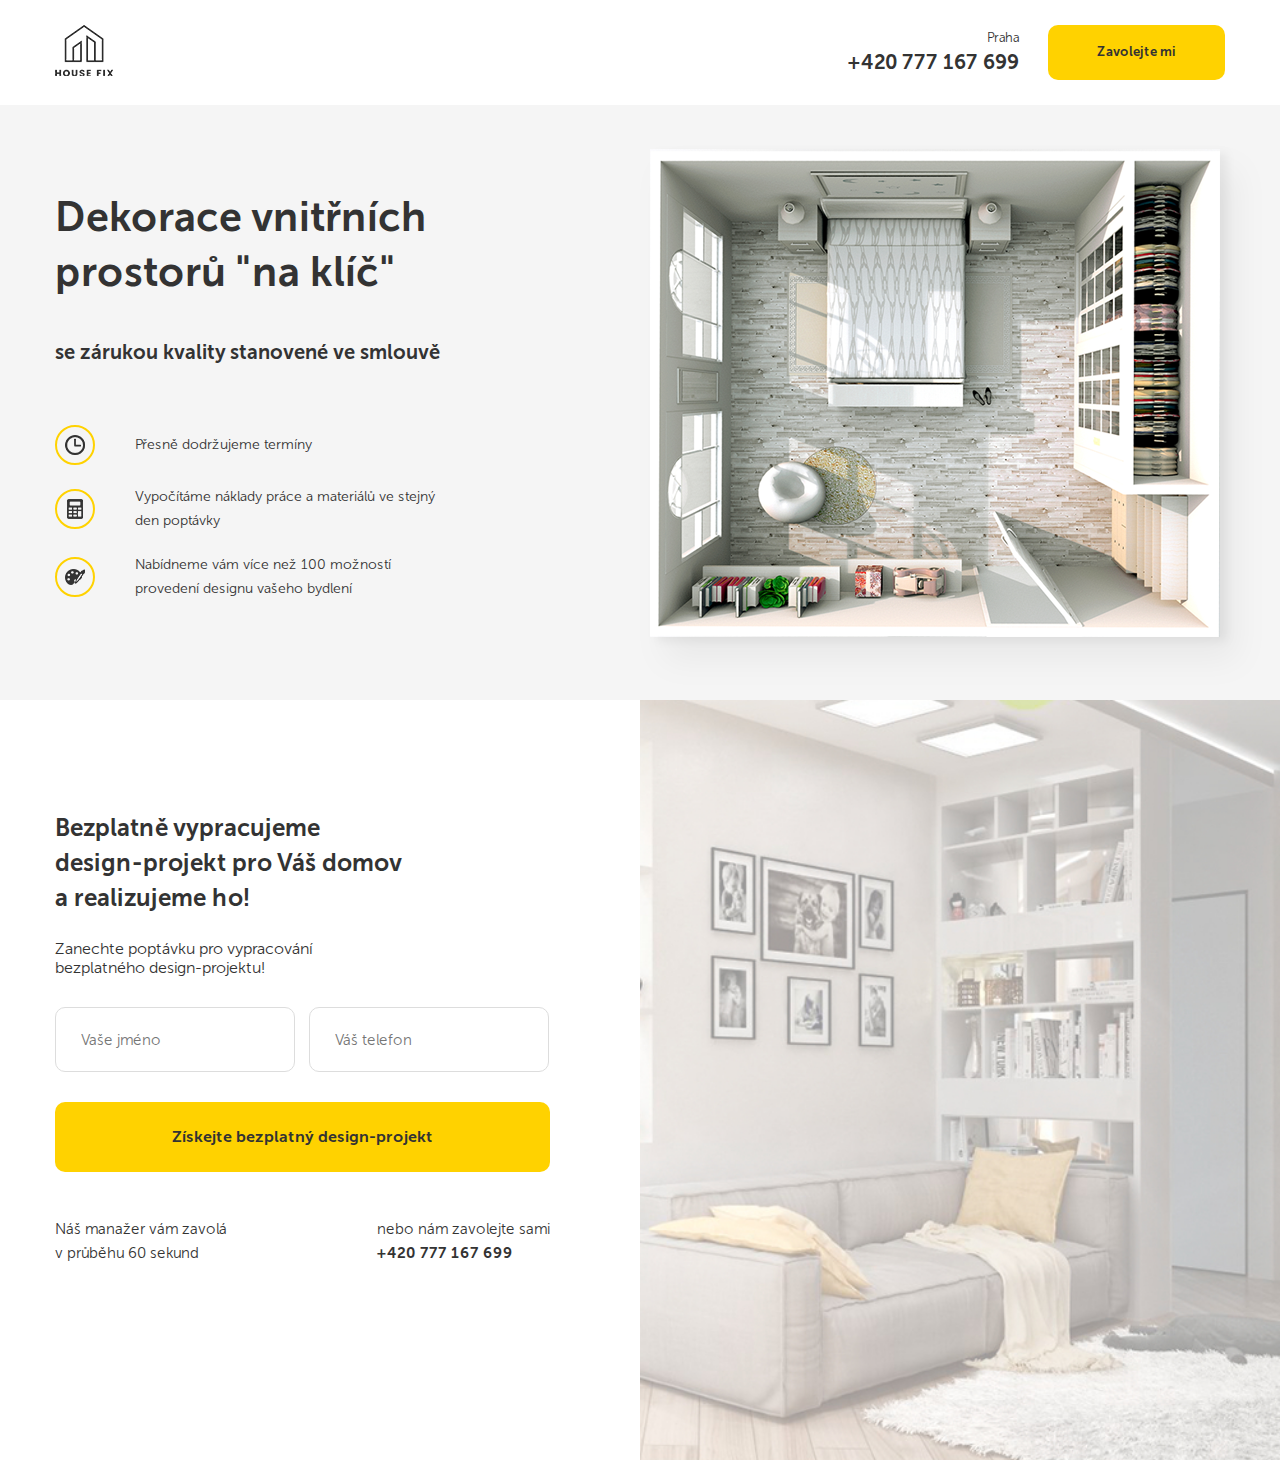
==== src/index.html @ 4070f307 "Modalni okno" ====
<!DOCTYPE html>
<html lang="cz">
<head>
    <meta charset="UTF-8">
    <meta http-equiv="X-UA-Compatible" content="IE=edge">
    <meta name="viewport" content="width=device-width, initial-scale=1.0">
    <title>House Fix</title>
     <link rel="stylesheet" href="css/normalize.css">
     <link rel="stylesheet" href="css/style.css">
</head>
<body>
    <header class="header">
        <div class="container">
            <div class="header-block">
                <div class="header__logo">
                <img src="img/logo.png" alt="logo">
                </div>
                <div class="header-info">
                <div class="header__contacts">
                    <span class="header__address">Praha</span>
                    <a href="tel:+420777167699" class="header__phone">+420 777 167 699</a>
                </div>
                <button class="button header__button" id="button">Zavolejte mi</button>
            </div>
            </div>
        </div>
    </header>

    <main>
        <section class="main">
            <div class="container">
                <div class="main-block">
                    <div class="main-text">
                        <h1 class="main-text__title">Dekorace vnitřních prostorů "na klíč"</h1>
                        <span class="main-text__subtitle">se zárukou kvality stanovené ve smlouvě</span>  
                        <ul class="main-list">
                            <li class="main-list-item">
                                <div class="main-list__image"><img src="img/1.png" alt="hodiny"></div>
                                <span class="main-list__text">Přesně dodržujeme termíny</span>
                            </li>
                            <li class="main-list-item">
                                <div class="main-list__image"><img src="img/2.png" alt="kalkulacka"></div>
                                <span class="main-list__text">Vypočítáme náklady práce a materiálů ve stejný den poptávky</span>
                            </li>
                            <li class="main-list-item">
                                <div class="main-list__image"><img src="img/3.png" alt="paleta"></div>
                                <span class="main-list__text">Nabídneme vám více než 100 možností provedení designu vašeho bydlení</span>
                            </li>
                        </ul>                         
                    </div>
                        <img class="main-image" src="img/main-image.png" alt="main-image">
                </div>
            </div>
        </section>




        <section class="offer">
            <div class="container">
                <div class="offer-block">
                    <h2 class="offer-title">Bezplatně vypracujeme design-projekt pro Váš domov a realizujeme ho!</h2>
                    <span class="offer-subtitle">Zanechte poptávku pro vypracování bezplatného design-projektu!</span>
                    <form action="" class="form offer__form">
                        <input type="text" class="input offer__input" placeholder="Vaše jméno">
                        <input type="tel" class="input offer__input" placeholder="Váš telefon">
                        <button class="button offer__button">Získejte bezplatný design-projekt</button>
                    </form>
                    <div class="offer-descryption">
                        <div class="offer-desc">
                            <p class="offer-desc">Náš manažer vám zavolá v průběhu 60 sekund</p>
                        </div>
                        <div class="offer-contacts">
                            <p class="offer-text">nebo nám zavolejte sami</p>
                            <a href="tel:+420777167699" class="offer-phone">+420 777 167 699</a>
                        </div>
                    </div>
                </div>
            </div>
        </section>
    </main>
    
<div class="modal" id="modal">
    <div class="modal-dialog">
        <button class="modal-dialog__close" id="close">&times;</button>
        <h4 class="modal-dialog__tile">Modální okno</h4>
    </div>
</div>

<script src="https://code.jquery.com/jquery-3.6.1.min.js"></script>
<script src="../js/main.js"></script>
</body>
</html>
---- src/css/style.css ----
@font-face {
  font-family: "Museo Sans Light";
  src: url("../fonts/MuseoSansCyrl-300.eot");
  src: url("../fonts/MuseoSansCyrl-300.eot?#iefix") format("embedded-opentype"), url("../fonts/MuseoSansCyrl-300.woff") format("woff"), url("../fonts/MuseoSansCyrl-300.ttf") format("truetype");
  font-weight: normal;
  font-style: normal;
}
@font-face {
  font-family: "Museo Sans Bold";
  src: url("../fonts/MuseoSansCyrl-700.eot");
  src: url("../fonts/MuseoSansCyrl-700.eot?#iefix") format("embedded-opentype"), url("../fonts/MuseoSansCyrl-700.woff") format("woff"), url("../fonts/MuseoSansCyrl-700.ttf") format("truetype");
  font-weight: normal;
  font-style: normal;
}
* {
  -webkit-box-sizing: border-box;
          box-sizing: border-box;
}

body {
  font-family: "Museo Sans Light";
  font-weight: 300;
}

.container {
  max-width: 1170px;
  width: 96%;
  margin: auto;
}
@media (max-width: 640px) {
  .container {
    width: 90%;
  }
}

.header__logo {
  cursor: pointer;
}
.header__logo:hover {
  background-color: #f2f2f2;
}
.header-block {
  display: -webkit-box;
  display: -ms-flexbox;
  display: flex;
  -webkit-box-pack: justify;
      -ms-flex-pack: justify;
          justify-content: space-between;
  -webkit-box-align: center;
      -ms-flex-align: center;
          align-items: center;
  margin-top: 25px;
  margin-bottom: 25px;
}
.header-info {
  display: -webkit-box;
  display: -ms-flexbox;
  display: flex;
  text-align: right;
}
.header__contacts {
  display: -webkit-box;
  display: -ms-flexbox;
  display: flex;
  -webkit-box-orient: vertical;
  -webkit-box-direction: normal;
      -ms-flex-direction: column;
          flex-direction: column;
  margin-right: 29px;
  -webkit-box-pack: center;
      -ms-flex-pack: center;
          justify-content: center;
}
@media (max-width: 640px) {
  .header__contacts {
    display: none;
  }
}
.header__phone {
  font-size: 20px;
  color: #333333;
  text-decoration: none;
  text-align: right;
  font-family: "Museo Sans Bold";
  font-weight: 700;
}
.header__address {
  font-size: 13px;
  color: #333333;
  margin-bottom: 5px;
  display: block;
}

.button {
  border-radius: 10px;
  background-color: #ffd200;
  font-size: 13px;
  color: #333333;
  border: none;
  padding: 20px 49px;
  cursor: pointer;
  font-family: "Museo Sans Bold";
  font-weight: 700;
}
.button:hover {
  background-color: #ffdb33;
}

.main {
  background-color: #f5f5f5;
}
.main-block {
  display: -webkit-box;
  display: -ms-flexbox;
  display: flex;
  background-color: #f5f5f5;
  padding: 40px 0 15px 0;
}
@media (max-width: 1200px) {
  .main-block {
    -webkit-box-orient: vertical;
    -webkit-box-direction: normal;
        -ms-flex-direction: column;
            flex-direction: column;
  }
}
.main-image {
  margin-right: -55px;
}
@media (max-width: 1200px) {
  .main-image {
    width: 100%;
  }
}
.main-text {
  -ms-flex-preferred-size: 50%;
      flex-basis: 50%;
}
@media (max-width: 1200px) {
  .main-text {
    margin-bottom: 30px;
  }
}
@media (max-width: 640px) {
  .main-text {
    margin-bottom: 15px;
  }
}
.main-text__title {
  font-family: "Museo Sans Bold";
  font-weight: 700;
  font-size: 41px;
  line-height: 55px;
  padding-right: 200px;
  color: #333333;
  margin-bottom: 20px;
  margin-top: 45px;
}
@media (max-width: 1200px) {
  .main-text__title {
    padding-right: 10px;
  }
}
@media (max-width: 1200px) and (max-width: 640px) {
  .main-text__title {
    font-size: 30px;
    line-height: 1.4;
    margin-bottom: 0;
  }
}
.main-text__subtitle {
  font-family: "Museo Sans Bold";
  font-weight: 700;
  font-size: 20px;
  line-height: 65px;
  color: #333333;
  margin-right: 180px;
  margin-bottom: 65px;
}
@media (max-width: 640px) {
  .main-text__subtitle {
    font-size: 16px;
    margin: 0 0 0 0;
  }
}
.main-list {
  padding: 0;
  margin: 40px 0 0 0;
}
@media (max-width: 640px) {
  .main-list {
    margin: 20px 0 0 0;
  }
}
.main-list-item {
  display: -webkit-box;
  display: -ms-flexbox;
  display: flex;
  -webkit-box-align: center;
      -ms-flex-align: center;
          align-items: center;
  margin-bottom: 20px;
}
.main-list-item:last-child {
  margin-bottom: 0;
}
@media (max-width: 640px) {
  .main-list-item {
    margin-bottom: 15px;
  }
}
.main-list__image {
  margin-right: 40px;
  width: 40px;
  height: 40px;
  border-radius: 20px;
  border: 2px solid #ffd200;
  display: -webkit-box;
  display: -ms-flexbox;
  display: flex;
  -webkit-box-pack: center;
      -ms-flex-pack: center;
          justify-content: center;
  -webkit-box-align: center;
      -ms-flex-align: center;
          align-items: center;
}
.main-list__text {
  font-size: 14px;
  line-height: 24px;
  color: #333333;
  max-width: 300px;
}
@media (max-width: 640px) {
  .main-list__text {
    font-size: 12px;
    max-width: 250px;
  }
}

.offer {
  padding: 90px 0;
  background: url("../img/offer-bg.jpg") no-repeat;
  background-position: center right;
  background-size: contain;
  position: relative;
}
@media (max-width: 1200px) {
  .offer {
    background-size: cover;
  }
}
@media (max-width: 768px) {
  .offer {
    background: #fff;
  }
}
.offer::before {
  content: "";
  width: 50%;
  height: 100%;
  position: absolute;
  background-color: white;
  top: 0;
  left: 0;
}
.offer-block {
  width: 50%;
  padding-right: 90px;
  position: relative;
}
@media (max-width: 768px) {
  .offer-block {
    width: 100%;
    padding: 0;
  }
}
.offer-title {
  font-size: 24px;
  line-height: 35px;
  color: #333333;
  font-family: "Museo Sans Bold";
  font-weight: 700;
  max-width: 350px;
  margin-bottom: 25px;
}
.offer-subtitle {
  font-size: 16px;
  color: #333333;
  text-align: left;
  font-family: "Museo Sans Light";
  font-weight: 300;
  display: block;
  max-width: 270px;
  margin-bottom: 30px;
}
.offer__input {
  border-radius: 10px;
  border: 1px solid #dddddd;
  font-size: 15px;
  width: 240px;
  height: 65px;
  padding-left: 25px;
  margin-bottom: 30px;
}
@media (max-width: 1200px) {
  .offer__input {
    width: 100%;
    margin-bottom: 15px;
  }
}
.offer__input:first-child {
  margin-right: 10px;
}
.offer__button {
  font-size: 16px;
  width: 100%;
  height: 70px;
  margin-bottom: 30px;
}
@media (max-width: 1200px) {
  .offer__button {
    font-size: 13px;
  }
}
@media (max-width: 768px) {
  .offer__button {
    font-size: 16px;
  }
}
.offer-descryption {
  display: -webkit-box;
  display: -ms-flexbox;
  display: flex;
  -webkit-box-pack: column;
      -ms-flex-pack: column;
          justify-content: column;
  -webkit-box-pack: justify;
      -ms-flex-pack: justify;
          justify-content: space-between;
  margin-bottom: 90px;
}
@media (max-width: 375px) {
  .offer-descryption {
    display: block;
  }
}
.offer-desc {
  max-width: 175px;
  line-height: 24px;
  font-size: 15px;
  color: #333333;
  font-family: "Museo Sans Light";
  font-weight: 300;
}
@media (max-width: 375px) {
  .offer-desc {
    margin-bottom: 0;
  }
}
.offer-text {
  margin-bottom: 0;
  font-size: 15px;
  line-height: 24px;
  color: #333333;
  font-family: "Museo Sans Light";
  font-weight: 300;
}
@media (max-width: 375px) {
  .offer-text {
    margin-top: 15px;
  }
}
.offer-phone {
  text-decoration: none;
  font-size: 15px;
  line-height: 24px;
  font-family: "Museo Sans Bold";
  font-weight: 700;
  color: #333333;
}

.modal {
  position: fixed;
  left: 0;
  top: 0;
  width: 100%;
  height: 100%;
  background-color: rgba(0, 0, 0, 0.5);
  display: none;
}
.modal_active {
  display: -webkit-box;
  display: -ms-flexbox;
  display: flex;
}
.modal-dialog {
  margin: auto;
  max-width: 450px;
  width: 90%;
  min-height: 200px;
  background-color: #fff;
  padding: 40px;
  position: relative;
}
.modal-dialog__close {
  position: absolute;
  right: 0;
  top: 0;
}/*# sourceMappingURL=style.css.map */
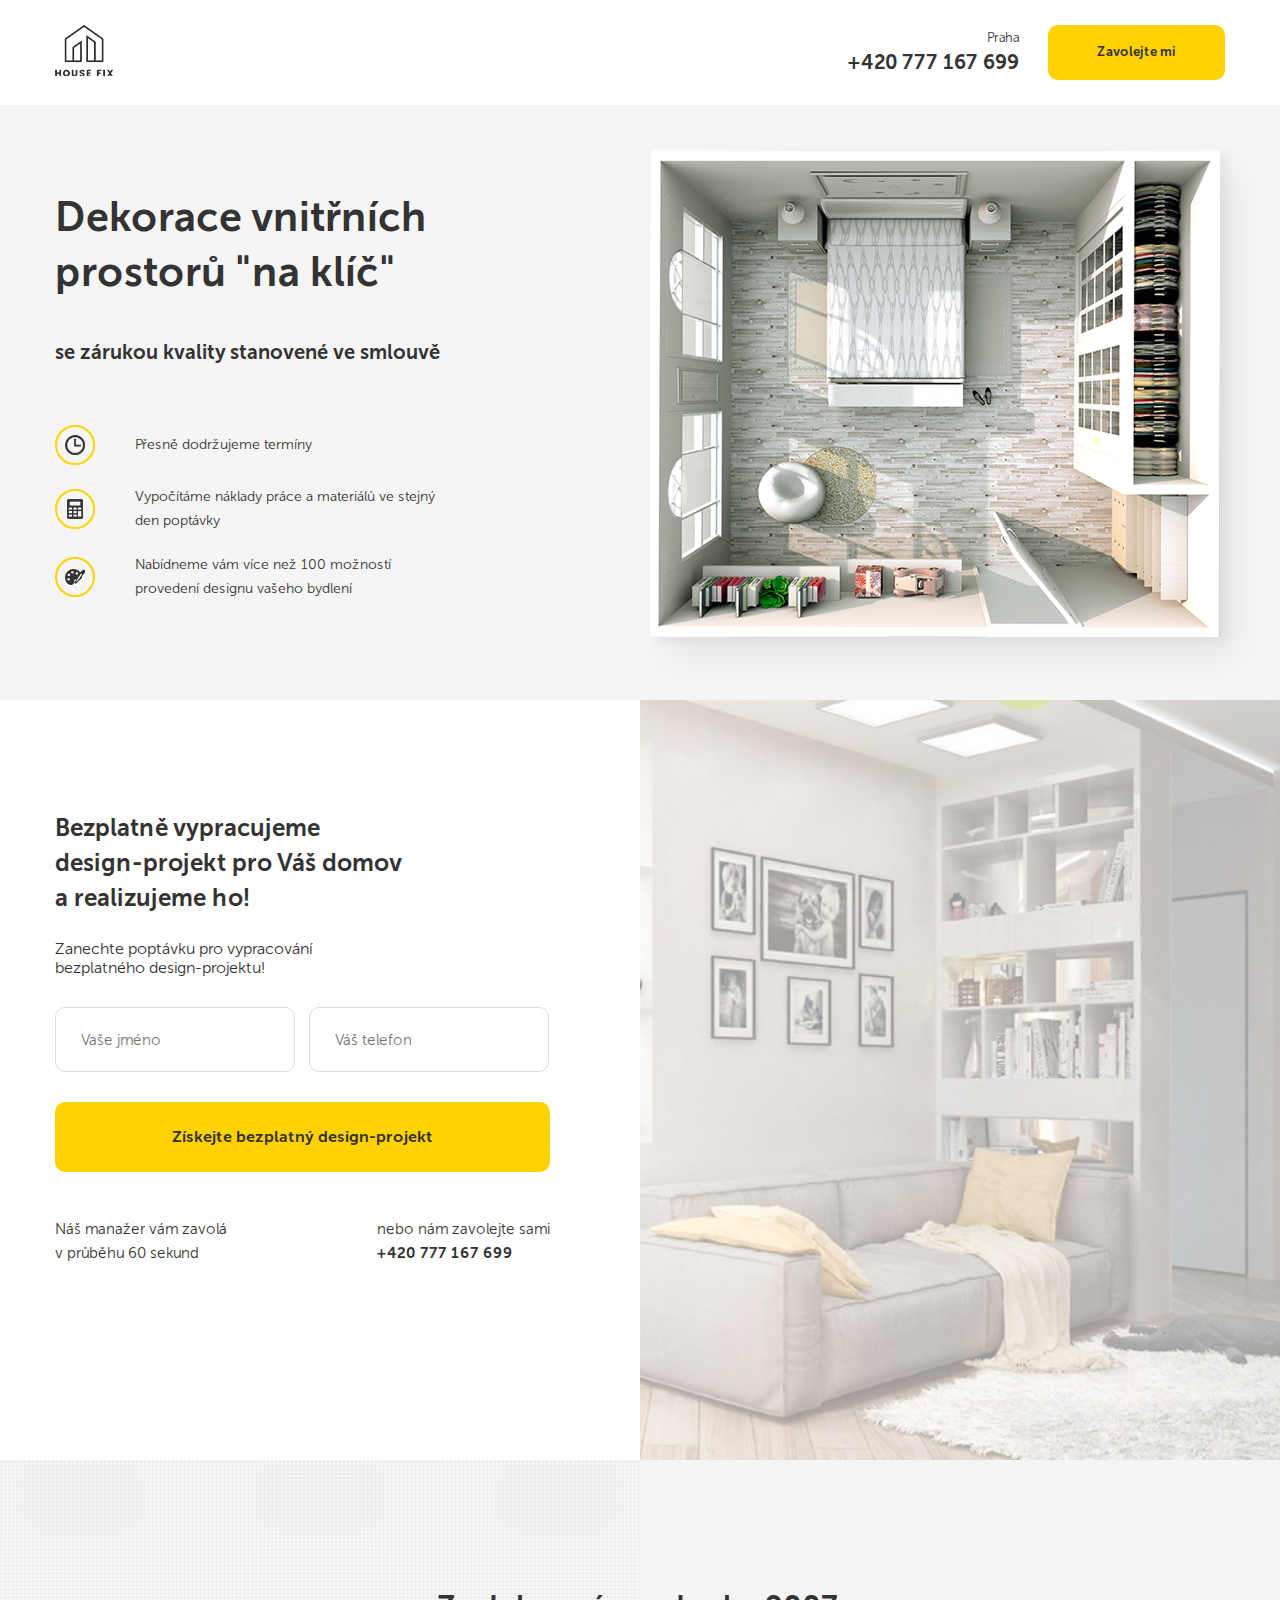
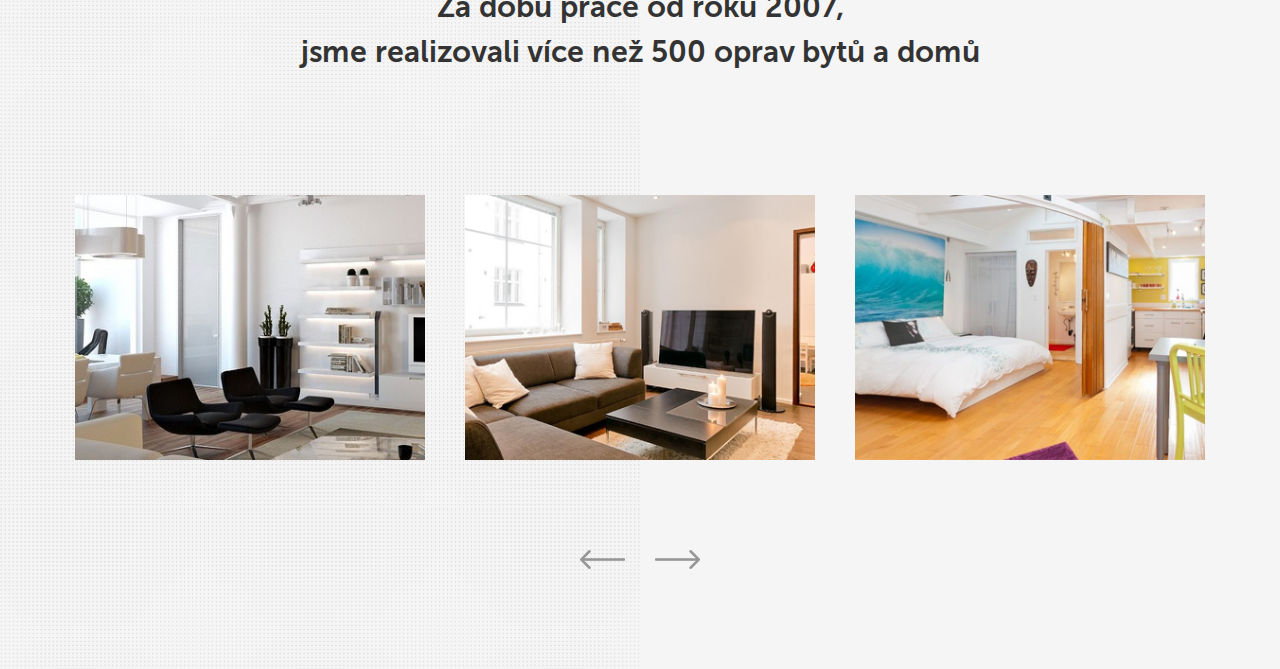
==== commit d0b1f096: "nahrani Slidera" ====
--- a/src/index.html
+++ b/src/index.html
@@ -6,6 +6,7 @@
     <meta name="viewport" content="width=device-width, initial-scale=1.0">
     <title>House Fix</title>
      <link rel="stylesheet" href="css/normalize.css">
+     <link rel="stylesheet" href="css/slick.css">
      <link rel="stylesheet" href="css/style.css">
 </head>
 <body>
@@ -78,6 +79,34 @@
                 </div>
             </div>
         </section>
+
+        <section class="portfolio">
+            <div class="container">
+                <h2 class="portfolio-title">Za dobu práce od roku 2007, <br> jsme realizovali více než 500 oprav bytů a domů</h2>
+                <div class="slider">
+                    <img class="slider-item" src="img/portolio1.jpg" alt="portfolio1">
+                    <img class="slider-item" src="img/portfolio2.jpg" alt="portfolio2">
+                    <img class="slider-item" src="img/portfolio3.jpg" alt="portfolio3">
+                    <img class="slider-item" src="img/portolio1.jpg" alt="portfolio1"> 
+                    <img class="slider-item" src="img/portfolio2.jpg" alt="portfolio2">
+                    <img class="slider-item" src="img/portfolio3.jpg" alt="portfolio3">
+                </div>
+                <div class="portfolio-arrows">
+                    <img class="arrow-left" src="img/arrow-left.png" alt="arrow-left">
+                    <img class="arrow-right" src="img/arrow-right.png" alt="arrow-right">
+                </div>
+            </div>
+        </section>
+    
+    
+    
+    
+    
+    
+    
+    
+    
+    
     </main>
     
 <div class="modal" id="modal">
@@ -88,6 +117,7 @@
 </div>
 
 <script src="https://code.jquery.com/jquery-3.6.1.min.js"></script>
+<script src="../js/slick.min.js"></script>
 <script src="../js/main.js"></script>
 </body>
 </html>--- a/src/css/style.css
+++ b/src/css/style.css
@@ -380,6 +380,41 @@
   color: #333333;
 }
 
+.portfolio {
+  padding: 100px 0;
+  background: #f5f5f5 url("../img/portfolio-pozadi.png") left repeat-y;
+  background-size: 50%;
+}
+.portfolio-title {
+  font-size: 30px;
+  font-family: "Museo Sans Bold";
+  font-weight: 700;
+  line-height: 45px;
+  text-align: center;
+  margin-bottom: 100px;
+  color: #333333;
+}
+.portfolio-arrows {
+  max-width: 120px;
+  -webkit-box-pack: justify;
+      -ms-flex-pack: justify;
+          justify-content: space-between;
+  display: -webkit-box;
+  display: -ms-flexbox;
+  display: flex;
+  margin: auto;
+  margin-top: 70px;
+}
+
+.slider-item {
+  margin: auto;
+  padding: 20px;
+}
+
+.arrow-left, .arrow-right {
+  cursor: pointer;
+}
+
 .modal {
   position: fixed;
   left: 0;
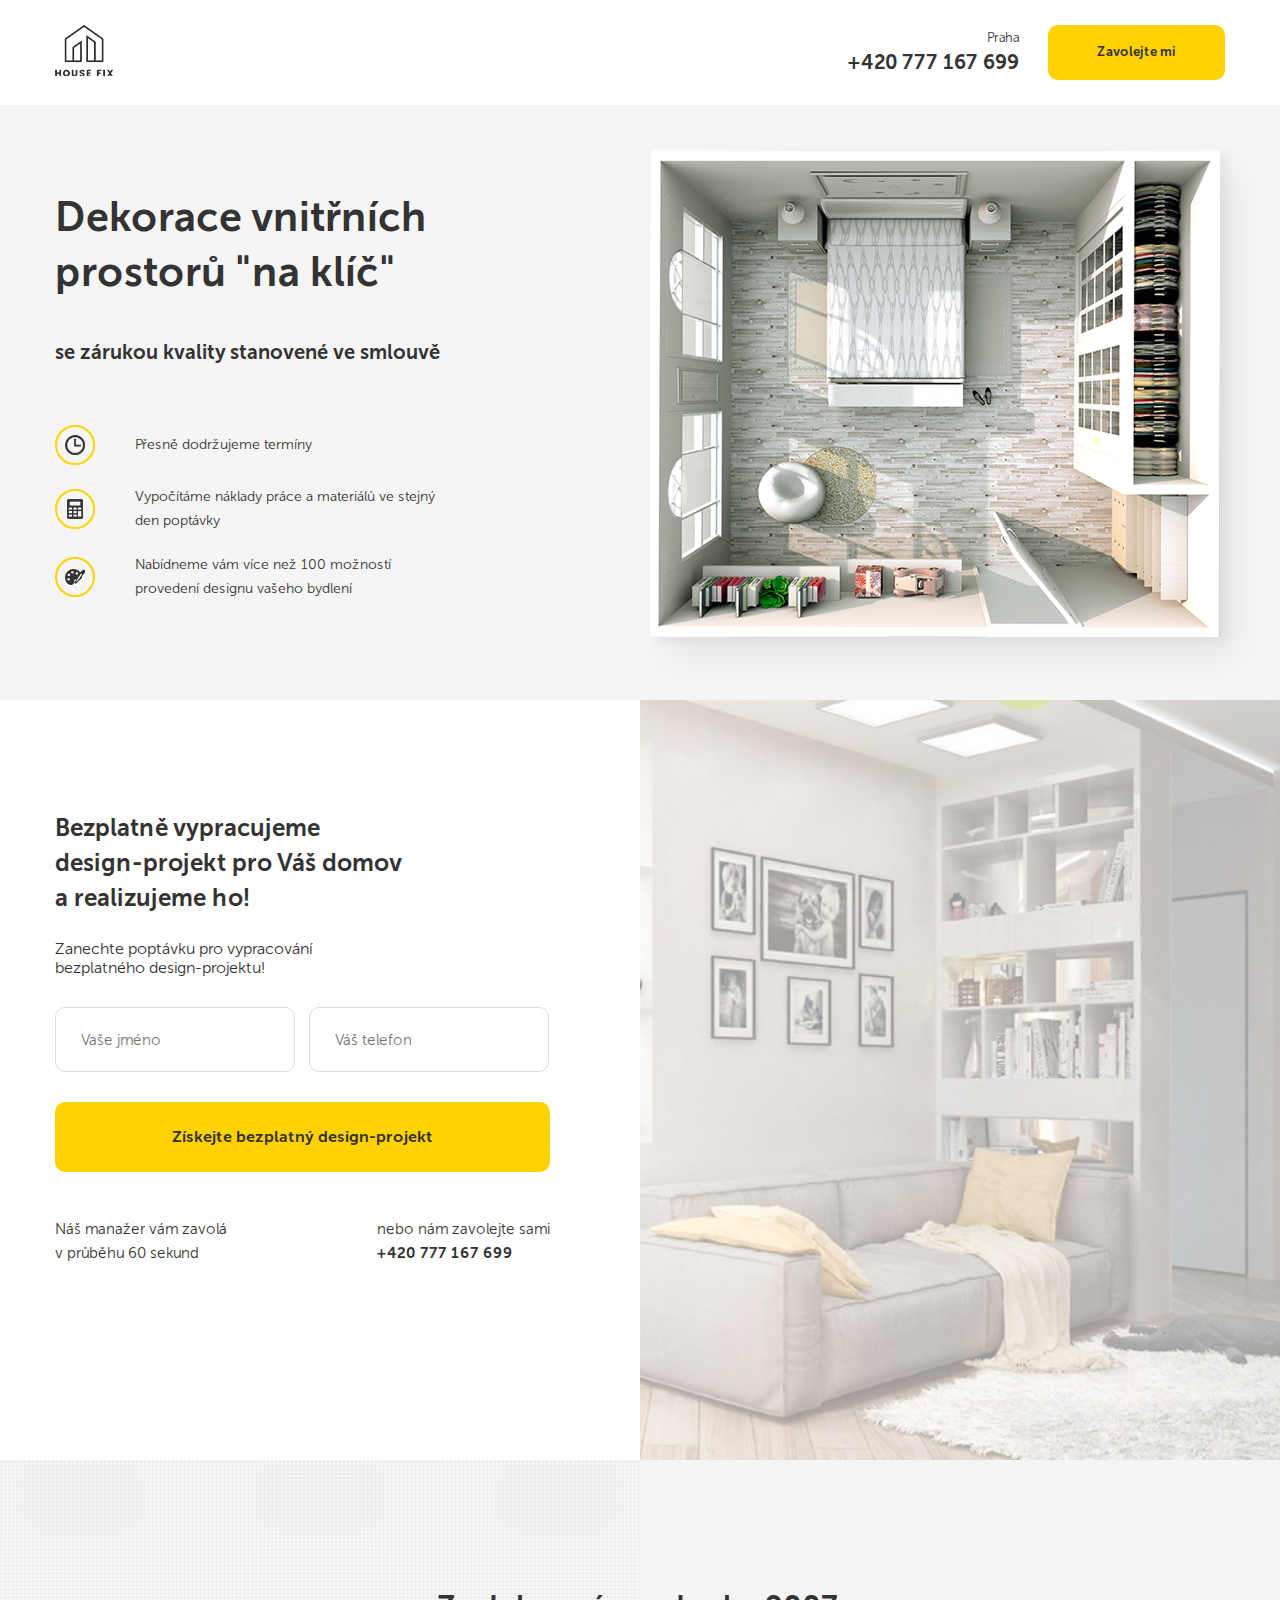
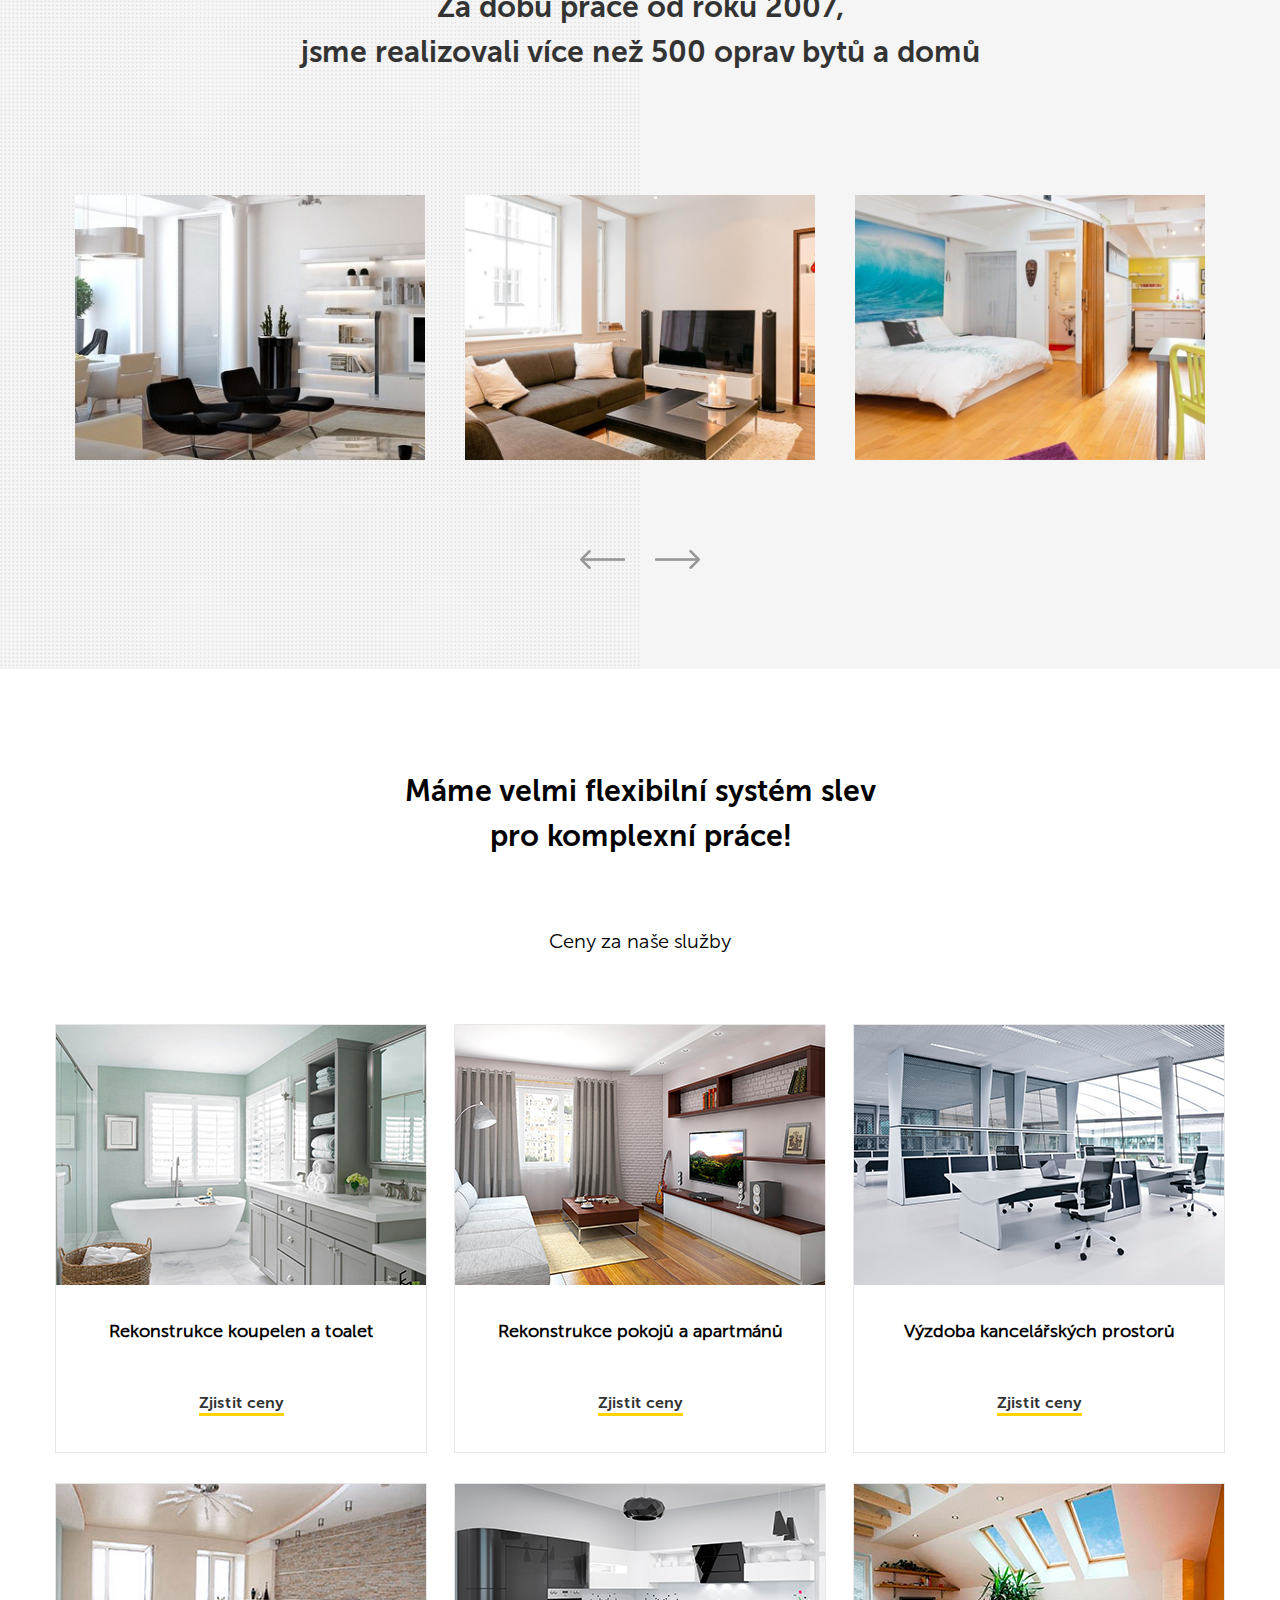
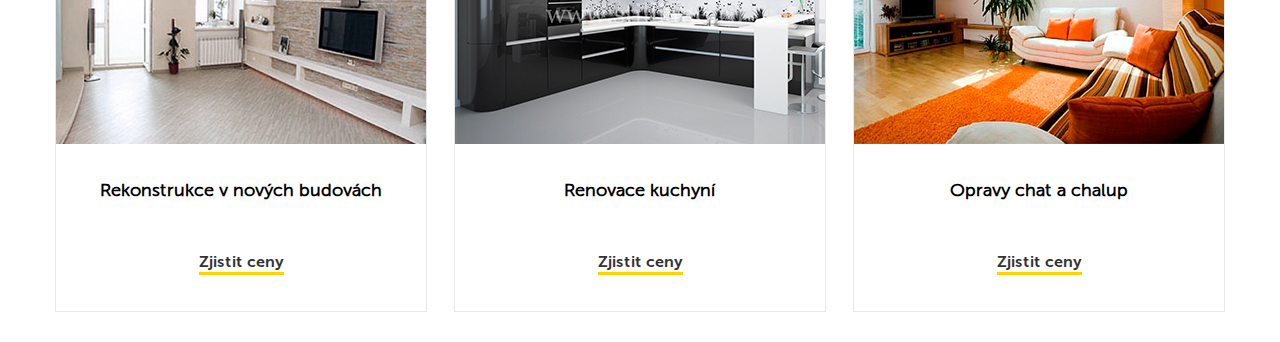
==== commit e74b6554: "Sekce price" ====
--- a/src/index.html
+++ b/src/index.html
@@ -97,6 +97,83 @@
                 </div>
             </div>
         </section>
+
+
+
+        <section class="price">
+            <div class="container">
+                <h2 class="price-title">Máme velmi flexibilní systém slev <br> pro komplexní práce!</h2>
+                <span class="price-subtitle">Ceny za naše služby</span>
+                <div class="cards">
+                    <div class="card">
+                        <div class="card-image">
+                            <img src="img/price1.jpg" alt="koupelna">
+                        </div>
+                        <div class="card-title">
+                            <h4>Rekonstrukce koupelen a toalet</h4>
+                        </div>
+                        <div class="card-link">
+                            <a href="">Zjistit ceny</a>
+                        </div>
+                    </div>
+                    <div class="card">
+                        <div class="card-image">
+                            <img src="img/price2.jpg" alt="pokoj">
+                        </div>
+                        <div class="card-title">
+                            <h4>Rekonstrukce pokojů a apartmánů</h4>
+                        </div>
+                        <div class="card-link">
+                            <a href="">Zjistit ceny</a>
+                        </div>
+                    </div>
+                    <div class="card">
+                        <div class="card-image">
+                            <img src="img/price3.jpg" alt="kancelar">
+                        </div>
+                        <div class="card-title">
+                            <h4>Výzdoba kancelářských prostorů</h4>
+                        </div>
+                        <div class="card-link">
+                            <a href="">Zjistit ceny</a>
+                        </div>
+                    </div>
+                    <div class="card">
+                        <div class="card-image">
+                            <img src="img/price4.jpg" alt="budova">
+                        </div>
+                        <div class="card-title">
+                            <h4>Rekonstrukce v nových budovách</h4>
+                        </div>
+                        <div class="card-link">
+                            <a href="">Zjistit ceny</a>
+                        </div>
+                    </div>
+                    <div class="card">
+                        <div class="card-image">
+                            <img src="img/price5.jpg" alt="kuchyn">
+                        </div>
+                        <div class="card-title">
+                            <h4>Renovace kuchyní</h4>
+                        </div>
+                        <div class="card-link">
+                            <a href="">Zjistit ceny</a>
+                        </div>
+                    </div>
+                    <div class="card">
+                        <div class="card-image">
+                            <img src="img/price6.jpg" alt="chalupa">
+                        </div>
+                        <div class="card-title">
+                            <h4>Opravy chat a chalup</h4>
+                        </div>
+                        <div class="card-link">
+                            <a href="">Zjistit ceny</a>
+                        </div>
+                    </div>
+                </div>
+            </div>
+        </section>
     
     
     
--- a/src/css/style.css
+++ b/src/css/style.css
@@ -415,6 +415,105 @@
   cursor: pointer;
 }
 
+.price-title {
+  font-size: 30px;
+  line-height: 45px;
+  text-align: center;
+  font-family: "Museo Sans Bold";
+  font-weight: 700;
+  color: #000;
+  margin-top: 100px;
+  margin-bottom: 60px;
+}
+.price-subtitle {
+  font-size: 20px;
+  line-height: 45px;
+  text-align: center;
+  display: block;
+  font-family: "Museo Sans Light";
+  font-weight: 300;
+  color: #000;
+  margin-bottom: 60px;
+}
+
+.cards {
+  display: -webkit-box;
+  display: -ms-flexbox;
+  display: flex;
+  -ms-flex-wrap: wrap;
+      flex-wrap: wrap;
+  -webkit-box-pack: justify;
+      -ms-flex-pack: justify;
+          justify-content: space-between;
+}
+
+.card {
+  text-align: center;
+  border: 1px solid #e8e8e8;
+  margin-bottom: 30px;
+}
+.card:hover {
+  -webkit-box-shadow: 0 20px 25px rgba(0, 0, 0, 0.1);
+          box-shadow: 0 20px 25px rgba(0, 0, 0, 0.1);
+  -webkit-transition: 0.5s;
+  transition: 0.5s;
+}
+.card:hover .card-image::before {
+  opacity: 1;
+  -webkit-transition: 0.5s;
+  transition: 0.5s;
+}
+.card-image {
+  position: relative;
+}
+.card-image img {
+  display: block;
+}
+.card-image:before {
+  content: "";
+  position: absolute;
+  height: 100%;
+  width: 100%;
+  background-image: -webkit-gradient(linear, left bottom, left top, from(#ffd200), to(rgba(255, 255, 255, 0)));
+  background-image: linear-gradient(to top, #ffd200 0%, rgba(255, 255, 255, 0) 100%);
+  opacity: 0;
+}
+.card-title {
+  margin-bottom: 40px;
+  font-size: 18px;
+  font-family: "Museo Sans Light";
+  font-weight: 300;
+  line-height: 45px;
+  color: #000;
+}
+.card-link {
+  margin: 40px;
+}
+.card-link a {
+  text-decoration: none;
+  display: inline-block;
+  font-family: "Museo Sans Bold";
+  font-weight: 700;
+  color: #333333;
+  position: relative;
+}
+.card-link a:hover:after {
+  height: 13px;
+}
+.card-link a:after {
+  content: "";
+  width: 100%;
+  position: absolute;
+  z-index: -1;
+  bottom: -4px;
+  left: 0;
+  height: 3px;
+  background-color: #ffd200;
+  display: block;
+  -webkit-transition: 0.5s;
+  transition: 0.5s;
+}
+
 .modal {
   position: fixed;
   left: 0;
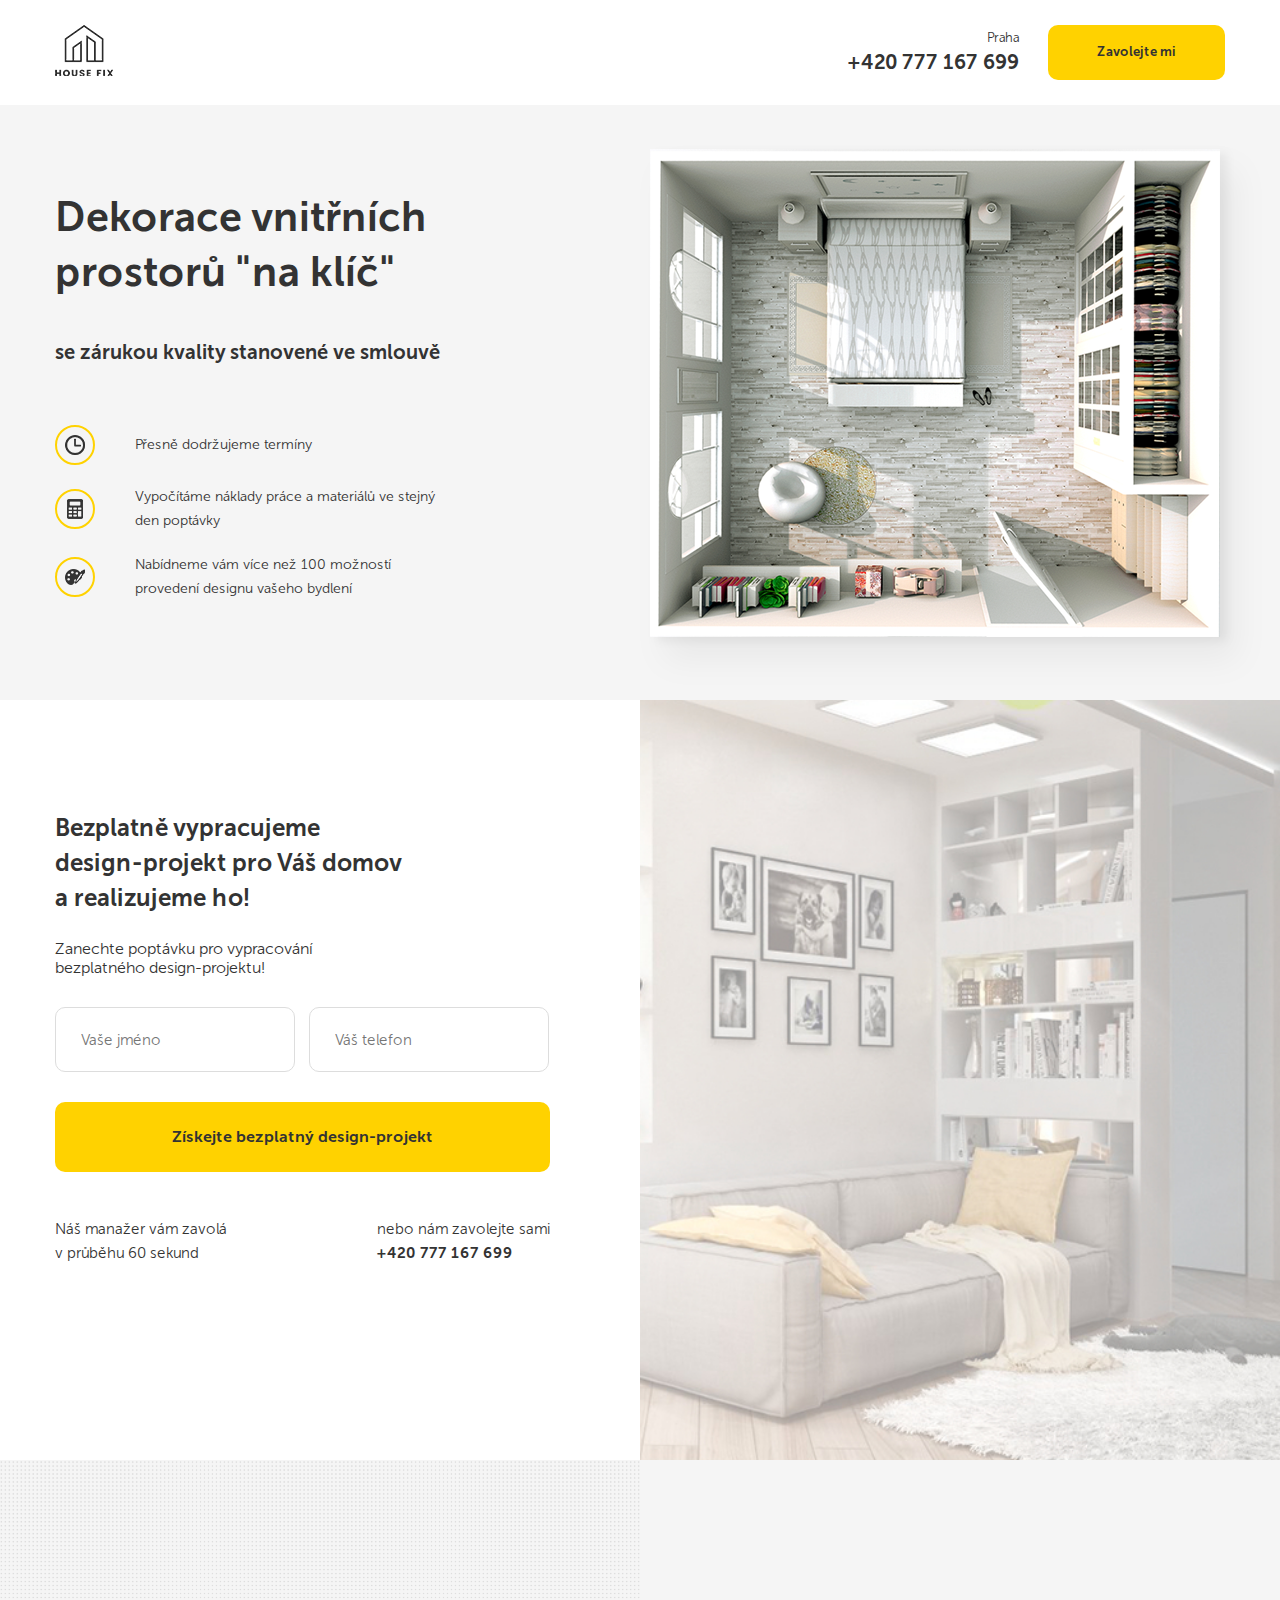
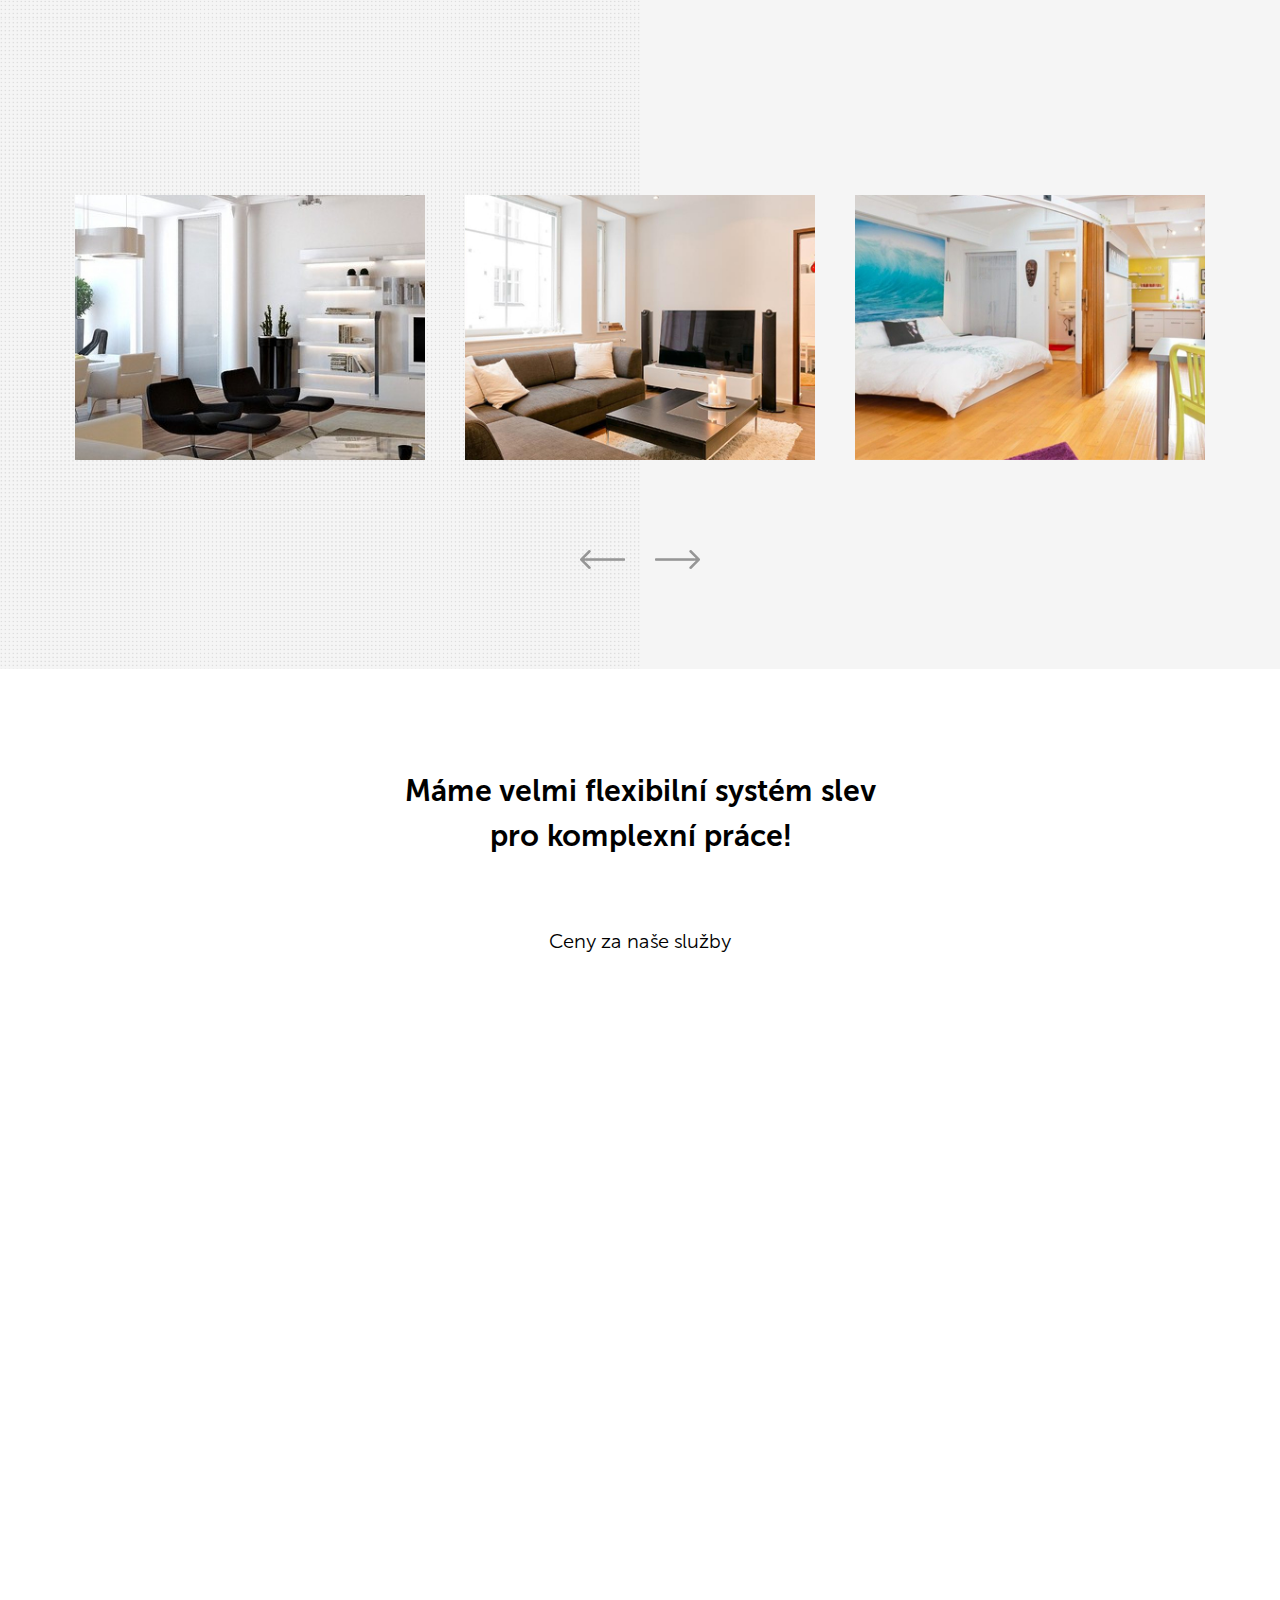
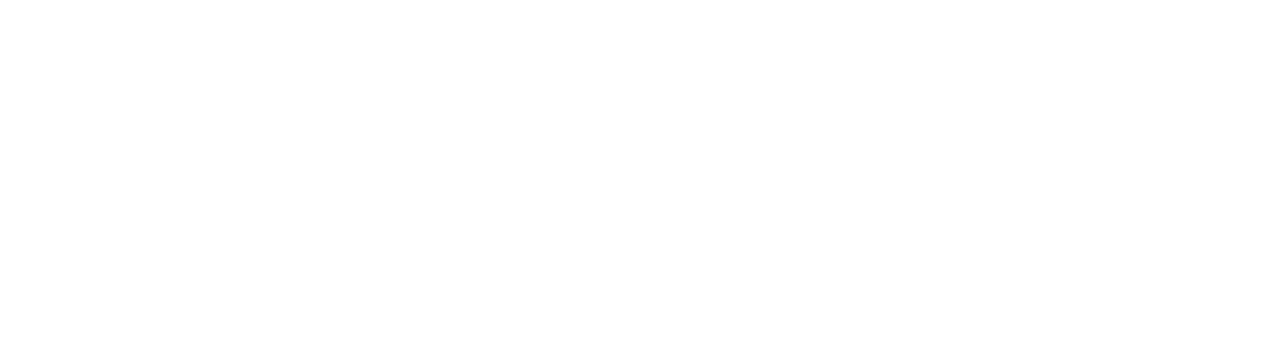
==== commit d8b0aa5f: "Napojeni animaci na web" ====
--- a/src/index.html
+++ b/src/index.html
@@ -8,12 +8,13 @@
      <link rel="stylesheet" href="css/normalize.css">
      <link rel="stylesheet" href="css/slick.css">
      <link rel="stylesheet" href="css/style.css">
+     <link rel="stylesheet" href="css/animate.min.css">
 </head>
 <body>
     <header class="header">
         <div class="container">
             <div class="header-block">
-                <div class="header__logo">
+                <div class="header__logo wow animate__animated animate__bounceIn">
                 <img src="img/logo.png" alt="logo">
                 </div>
                 <div class="header-info">
@@ -31,7 +32,7 @@
         <section class="main">
             <div class="container">
                 <div class="main-block">
-                    <div class="main-text">
+                    <div class="main-text wow animate__animated animate__backInLeft">
                         <h1 class="main-text__title">Dekorace vnitřních prostorů "na klíč"</h1>
                         <span class="main-text__subtitle">se zárukou kvality stanovené ve smlouvě</span>  
                         <ul class="main-list">
@@ -49,7 +50,7 @@
                             </li>
                         </ul>                         
                     </div>
-                        <img class="main-image" src="img/main-image.png" alt="main-image">
+                        <img class="main-image wow animate__animated animate__backInRight" src="img/main-image.png" alt="main-image">
                 </div>
             </div>
         </section>
@@ -82,7 +83,7 @@
 
         <section class="portfolio">
             <div class="container">
-                <h2 class="portfolio-title">Za dobu práce od roku 2007, <br> jsme realizovali více než 500 oprav bytů a domů</h2>
+                <h2 class="portfolio-title wow animate__animated animate__fadeInUp">Za dobu práce od roku 2007, <br> jsme realizovali více než 500 oprav bytů a domů</h2>
                 <div class="slider">
                     <img class="slider-item" src="img/portolio1.jpg" alt="portfolio1">
                     <img class="slider-item" src="img/portfolio2.jpg" alt="portfolio2">
@@ -105,7 +106,7 @@
                 <h2 class="price-title">Máme velmi flexibilní systém slev <br> pro komplexní práce!</h2>
                 <span class="price-subtitle">Ceny za naše služby</span>
                 <div class="cards">
-                    <div class="card">
+                    <div class="card wow animate__animated animate__fadeInUp" data-wow-delay="0.1s">
                         <div class="card-image">
                             <img src="img/price1.jpg" alt="koupelna">
                         </div>
@@ -116,7 +117,7 @@
                             <a href="">Zjistit ceny</a>
                         </div>
                     </div>
-                    <div class="card">
+                    <div class="card wow animate__animated animate__fadeInUp" data-wow-delay="0.2s">
                         <div class="card-image">
                             <img src="img/price2.jpg" alt="pokoj">
                         </div>
@@ -127,7 +128,7 @@
                             <a href="">Zjistit ceny</a>
                         </div>
                     </div>
-                    <div class="card">
+                    <div class="card wow animate__animated animate__fadeInUp" data-wow-delay="0.3s">
                         <div class="card-image">
                             <img src="img/price3.jpg" alt="kancelar">
                         </div>
@@ -138,7 +139,7 @@
                             <a href="">Zjistit ceny</a>
                         </div>
                     </div>
-                    <div class="card">
+                    <div class="card wow animate__animated animate__fadeInUp" data-wow-delay="0.4s">
                         <div class="card-image">
                             <img src="img/price4.jpg" alt="budova">
                         </div>
@@ -149,7 +150,7 @@
                             <a href="">Zjistit ceny</a>
                         </div>
                     </div>
-                    <div class="card">
+                    <div class="card wow animate__animated animate__fadeInUp" data-wow-delay="0.5s">
                         <div class="card-image">
                             <img src="img/price5.jpg" alt="kuchyn">
                         </div>
@@ -160,7 +161,7 @@
                             <a href="">Zjistit ceny</a>
                         </div>
                     </div>
-                    <div class="card">
+                    <div class="card wow animate__animated animate__fadeInUp" data-wow-delay="0.6s">
                         <div class="card-image">
                             <img src="img/price6.jpg" alt="chalupa">
                         </div>
@@ -195,6 +196,7 @@
 
 <script src="https://code.jquery.com/jquery-3.6.1.min.js"></script>
 <script src="../js/slick.min.js"></script>
+<script src="../js/wow.min.js"></script>
 <script src="../js/main.js"></script>
 </body>
 </html>--- a/src/css/style.css
+++ b/src/css/style.css
@@ -452,6 +452,13 @@
   border: 1px solid #e8e8e8;
   margin-bottom: 30px;
 }
+@media (max-width: 1024px) {
+  .card {
+    display: block;
+    margin: auto;
+    margin-bottom: 30px;
+  }
+}
 .card:hover {
   -webkit-box-shadow: 0 20px 25px rgba(0, 0, 0, 0.1);
           box-shadow: 0 20px 25px rgba(0, 0, 0, 0.1);
@@ -468,6 +475,11 @@
 }
 .card-image img {
   display: block;
+}
+@media (max-width: 380px) {
+  .card-image img {
+    width: 100%;
+  }
 }
 .card-image:before {
   content: "";
@@ -477,6 +489,8 @@
   background-image: -webkit-gradient(linear, left bottom, left top, from(#ffd200), to(rgba(255, 255, 255, 0)));
   background-image: linear-gradient(to top, #ffd200 0%, rgba(255, 255, 255, 0) 100%);
   opacity: 0;
+  top: 0;
+  left: 0;
 }
 .card-title {
   margin-bottom: 40px;
@@ -498,7 +512,7 @@
   position: relative;
 }
 .card-link a:hover:after {
-  height: 13px;
+  height: 8px;
 }
 .card-link a:after {
   content: "";
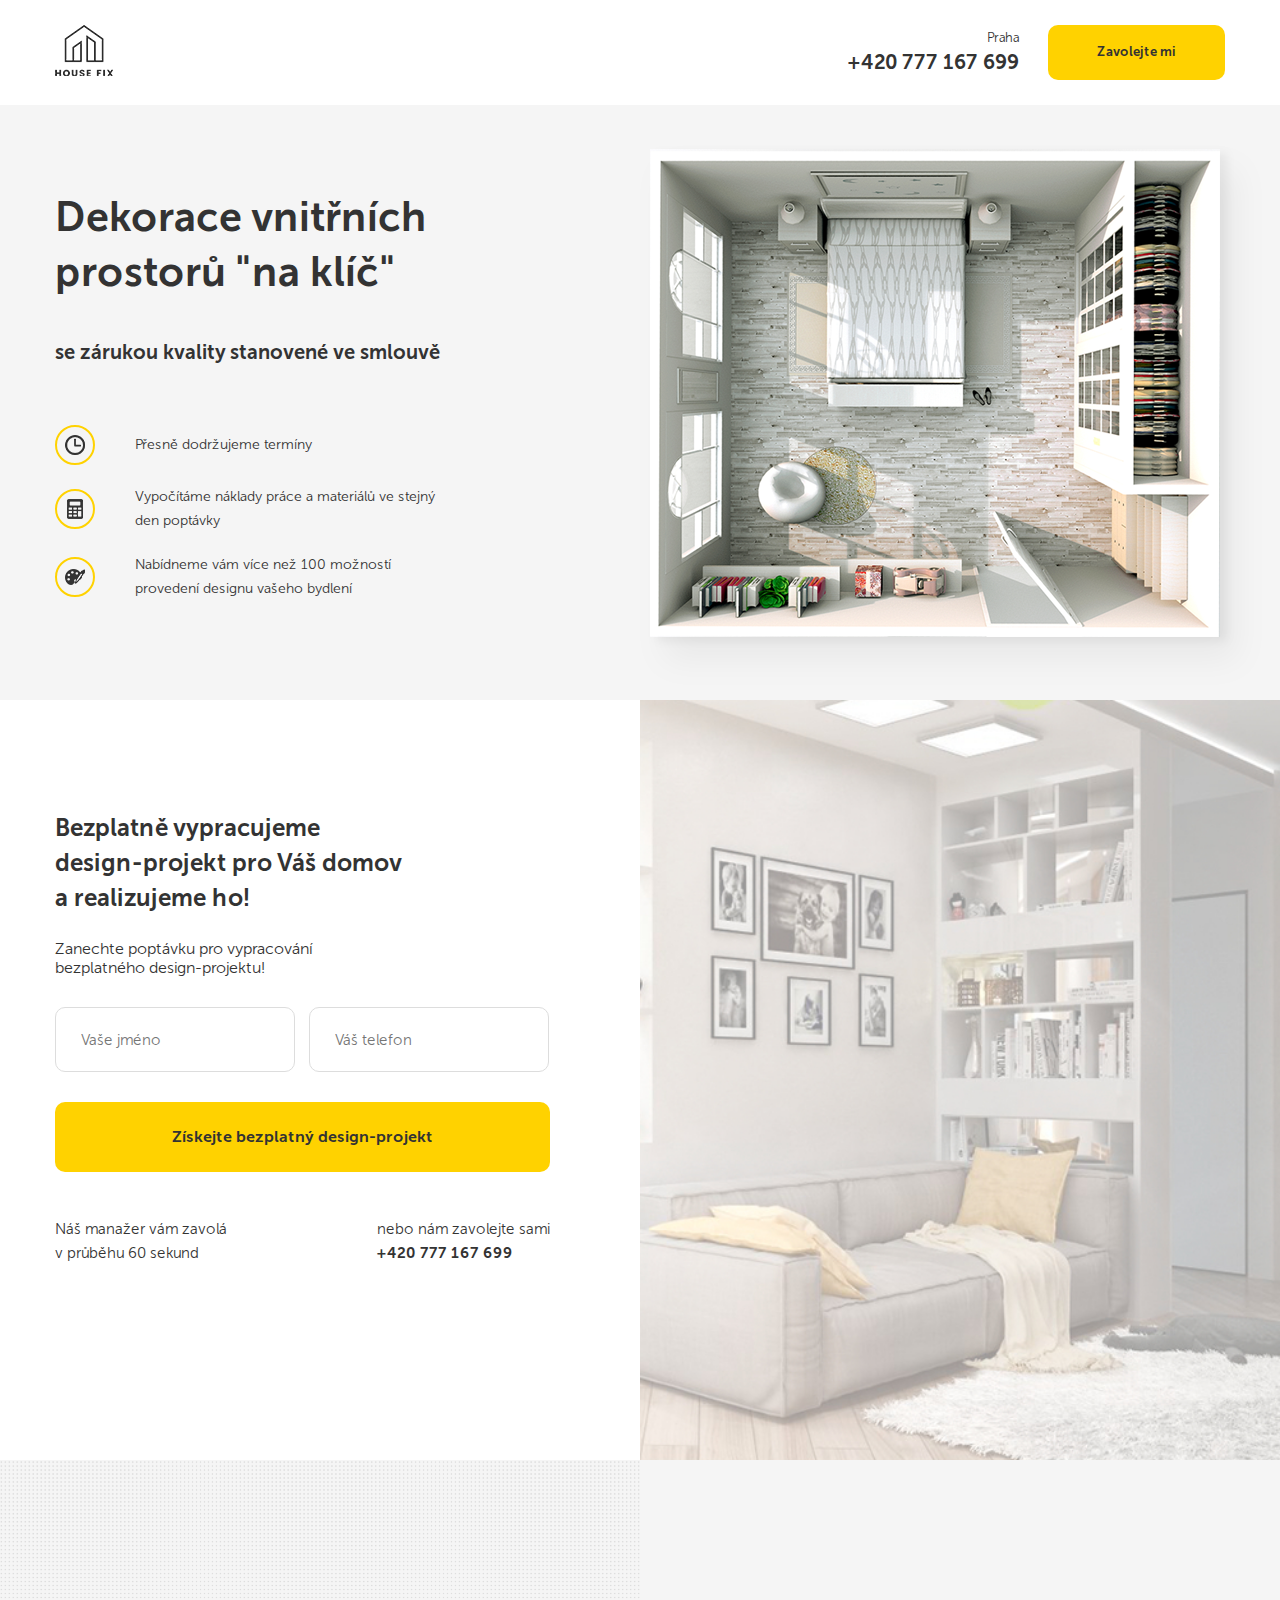
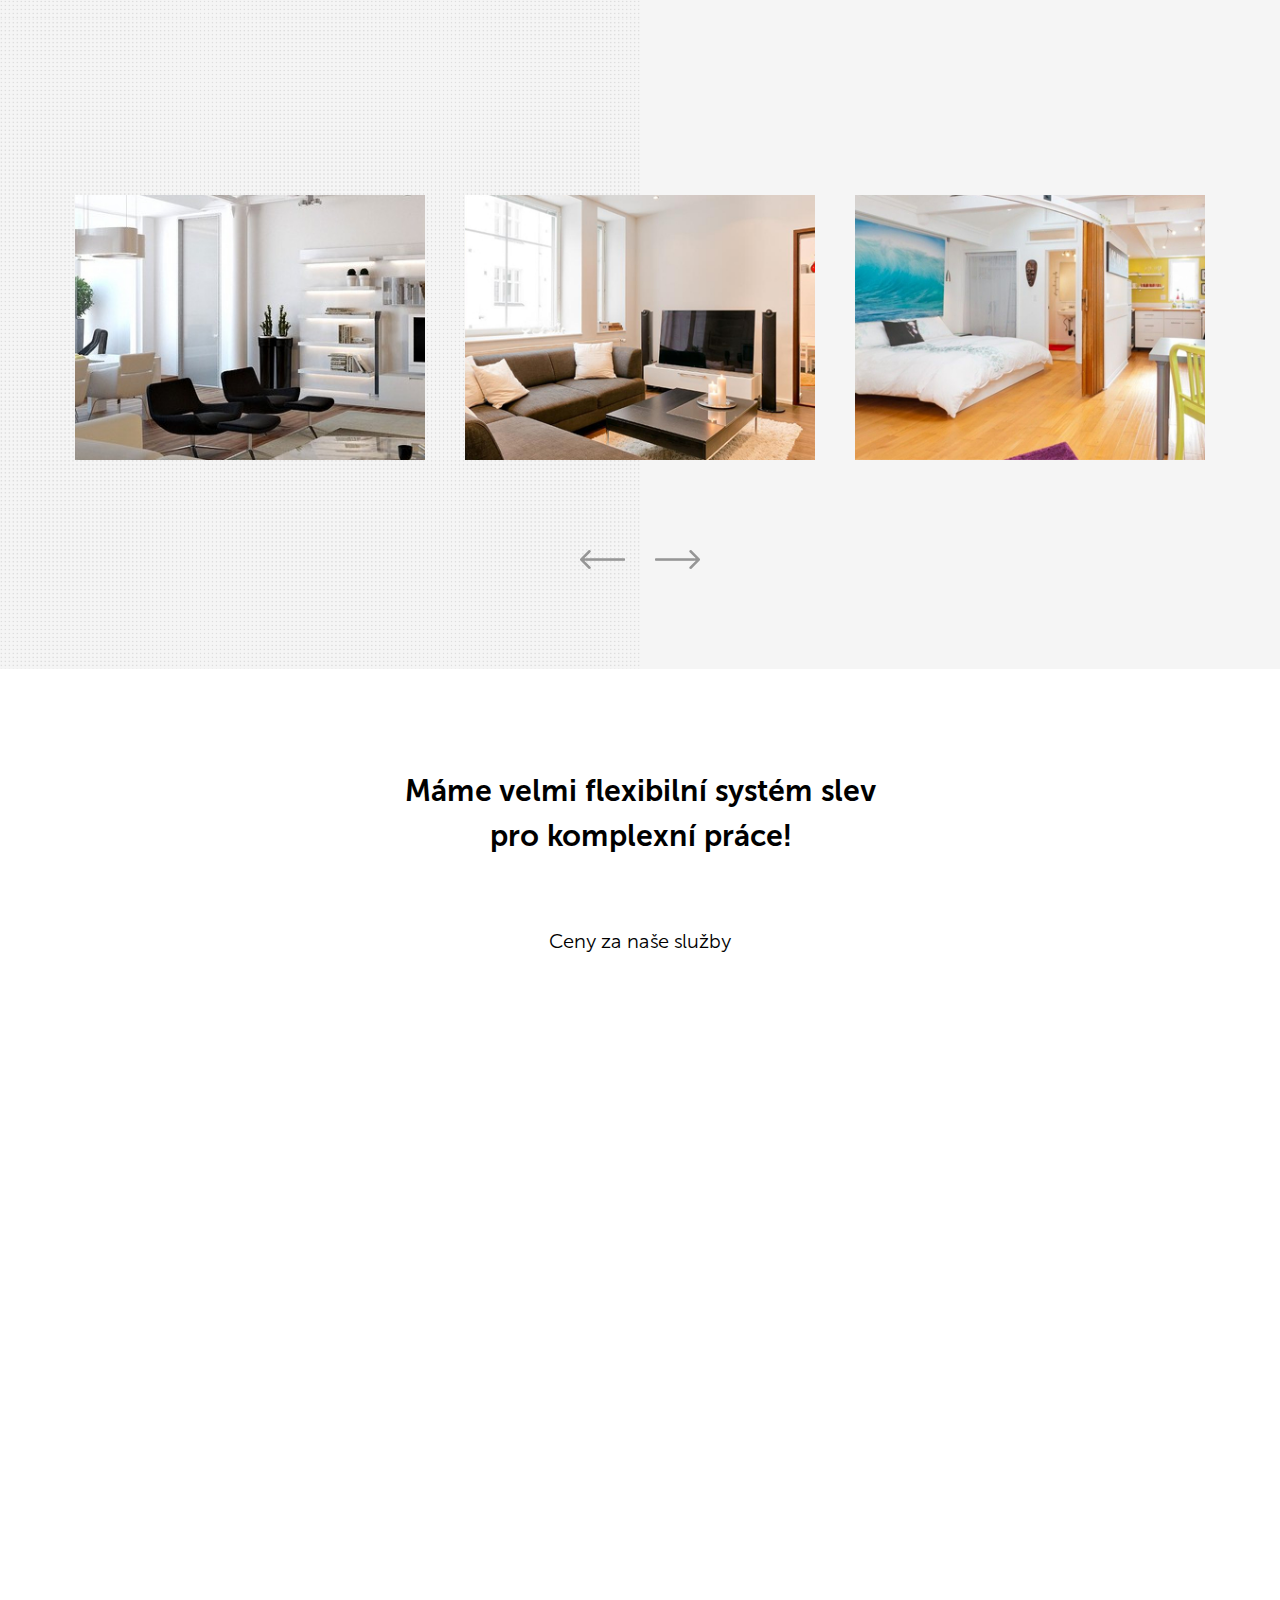
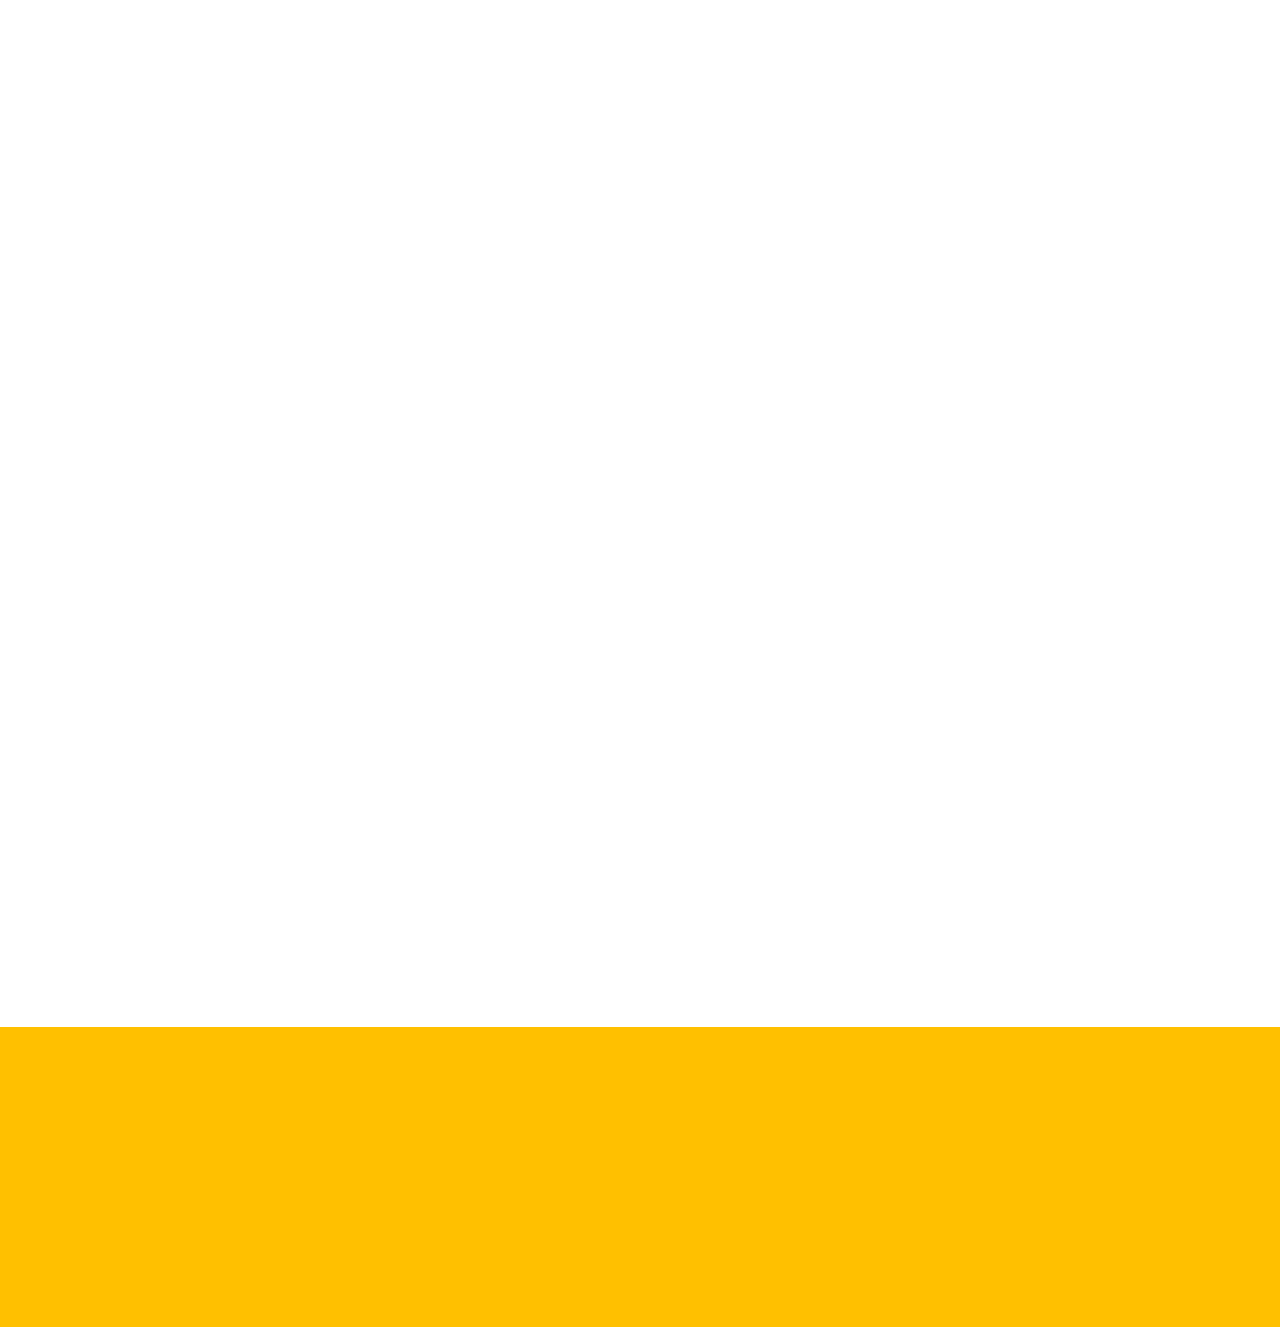
==== commit a417891f: "Sekce steps a jeji responzivita a sekce notice a jeji responzivita" ====
--- a/src/index.html
+++ b/src/index.html
@@ -178,7 +178,42 @@
     
     
     
-    
+
+        <section class="steps">
+            <div class="container">
+                <h2 class="steps-title wow animate__animated animate__bounceInLeft">Naši experti jsou připraveni k změření <br> kdykoli se Vám to hodí</h2>
+                <span class="steps-subtitle wow animate__animated animate__bounceInLeft"  data-wow-delay="1s" >5 kroků k renovaci</span>
+                <div class="icons">
+                    <div class="icon wow animate__animated animate__zoomInDown" data-wow-delay="1s">
+                        <div class="icon-image"><img  src="img/steps1.svg" alt="headset"></div>              
+                        <span class="icon-text">Voláte nám nebo zanecháváte požadavek</span>
+                    </div>
+                    <div class="icon wow animate__animated animate__zoomInDown" data-wow-delay="2s">
+                        <div class="icon-image"><img src="img/steps2.svg" alt="hodiny"></div>
+                        <span class="icon-text">Dohodneme se na čase pro změření vašeho objektu</span>
+                    </div>
+                    <div class="icon wow animate__animated animate__zoomInDown" data-wow-delay="3s">
+                        <div class="icon-image"><img src="img/steps3.svg" alt="penize"></div>
+                        
+                        <span class="icon-text">Vypočítáme rozpočet a schválíme ho s vámi</span>
+                    </div>
+                    <div class="icon wow animate__animated animate__zoomInDown" data-wow-delay="4s">
+                    <div class="icon-image"><img src="img/steps4.svg" alt="smlouva"></div>
+                        <span class="icon-text">Podepíšeme smlouvu a nakoupíme materiál za výhodnou cenu</span>
+                    </div>
+                    <div class="icon wow animate__animated animate__zoomInDown" data-wow-delay="5s">
+                        <div class="icon-image"><img src="img/steps5.svg" alt="cas"></div>
+                        <span class="icon-text">Provádíme opravy v uvedeném termínu</span>
+                    </div>
+                </div>
+            </div>
+        </section>
+    
+        <section class="notice">
+            <div class="container">
+                <h2 class="notice-title wow animate__animated animate__swing" data-wow-delay="3s">Oprava Vás bude stát levněji, protože <br> používáme kvalitní materiály za velkoobchodní ceny</h2>
+            </div>
+        </section>    
     
     
     
--- a/src/css/style.css
+++ b/src/css/style.css
@@ -528,6 +528,143 @@
   transition: 0.5s;
 }
 
+.steps-title {
+  font-size: 30px;
+  line-height: 45px;
+  text-align: center;
+  font-family: "Museo Sans Bold";
+  font-weight: 700;
+  color: #000;
+  margin-top: 130px;
+  margin-bottom: 40px;
+}
+@media (max-width: 768px) {
+  .steps-title {
+    margin-top: 55px;
+  }
+}
+@media (max-width: 321px) {
+  .steps-title {
+    font-size: 27px;
+  }
+}
+.steps-subtitle {
+  font-size: 20px;
+  line-height: 45px;
+  font-family: "Museo Sans Light";
+  font-weight: 300;
+  color: #000;
+  text-align: center;
+  display: block;
+  margin-bottom: 70px;
+}
+@media (max-width: 768px) {
+  .steps-subtitle {
+    margin-bottom: 40px;
+  }
+}
+
+.icons {
+  display: -webkit-box;
+  display: -ms-flexbox;
+  display: flex;
+  -webkit-box-pack: justify;
+      -ms-flex-pack: justify;
+          justify-content: space-between;
+}
+@media (max-width: 768px) {
+  .icons {
+    display: block;
+    text-align: center;
+  }
+}
+
+.icon {
+  position: relative;
+  margin-bottom: 120px;
+}
+@media (max-width: 768px) {
+  .icon {
+    margin-bottom: 25px;
+  }
+}
+.icon:last-child::after {
+  display: none;
+}
+.icon::after {
+  content: "";
+  position: absolute;
+  width: 72px;
+  height: 25px;
+  background-image: url("../img/steps-arrow__right.png");
+  top: -15px;
+  right: -90px;
+}
+@media (max-width: 768px) {
+  .icon::after {
+    display: none;
+  }
+}
+.icon-text {
+  display: inline-block;
+  max-width: 140px;
+  font-size: 14px;
+  color: #000;
+  line-height: 20px;
+  font-family: "Museo Sans Light";
+  font-weight: 300;
+  text-align: center;
+}
+.icon-image {
+  width: 100px;
+  height: 100px;
+  border: 3px solid #ffd200;
+  border-radius: 100px;
+  background-color: #fff;
+  display: -webkit-box;
+  display: -ms-flexbox;
+  display: flex;
+  -webkit-box-pack: center;
+      -ms-flex-pack: center;
+          justify-content: center;
+  -webkit-box-align: center;
+      -ms-flex-align: center;
+          align-items: center;
+  margin: auto;
+  margin-bottom: 30px;
+}
+.icon-image img {
+  height: 30px;
+  width: 30px;
+  display: inline-block;
+}
+
+.notice {
+  background-color: #ffc000;
+}
+.notice-title {
+  text-align: center;
+  font-size: 32px;
+  line-height: 50px;
+  font-weight: 300px;
+  color: #000;
+  padding-top: 100px;
+  padding-bottom: 100px;
+  margin: 0;
+}
+@media (max-width: 426px) {
+  .notice-title {
+    font-size: 18px;
+    line-height: 25px;
+  }
+}
+@media (max-width: 321px) {
+  .notice-title {
+    font-size: 17px;
+    line-height: 25px;
+  }
+}
+
 .modal {
   position: fixed;
   left: 0;
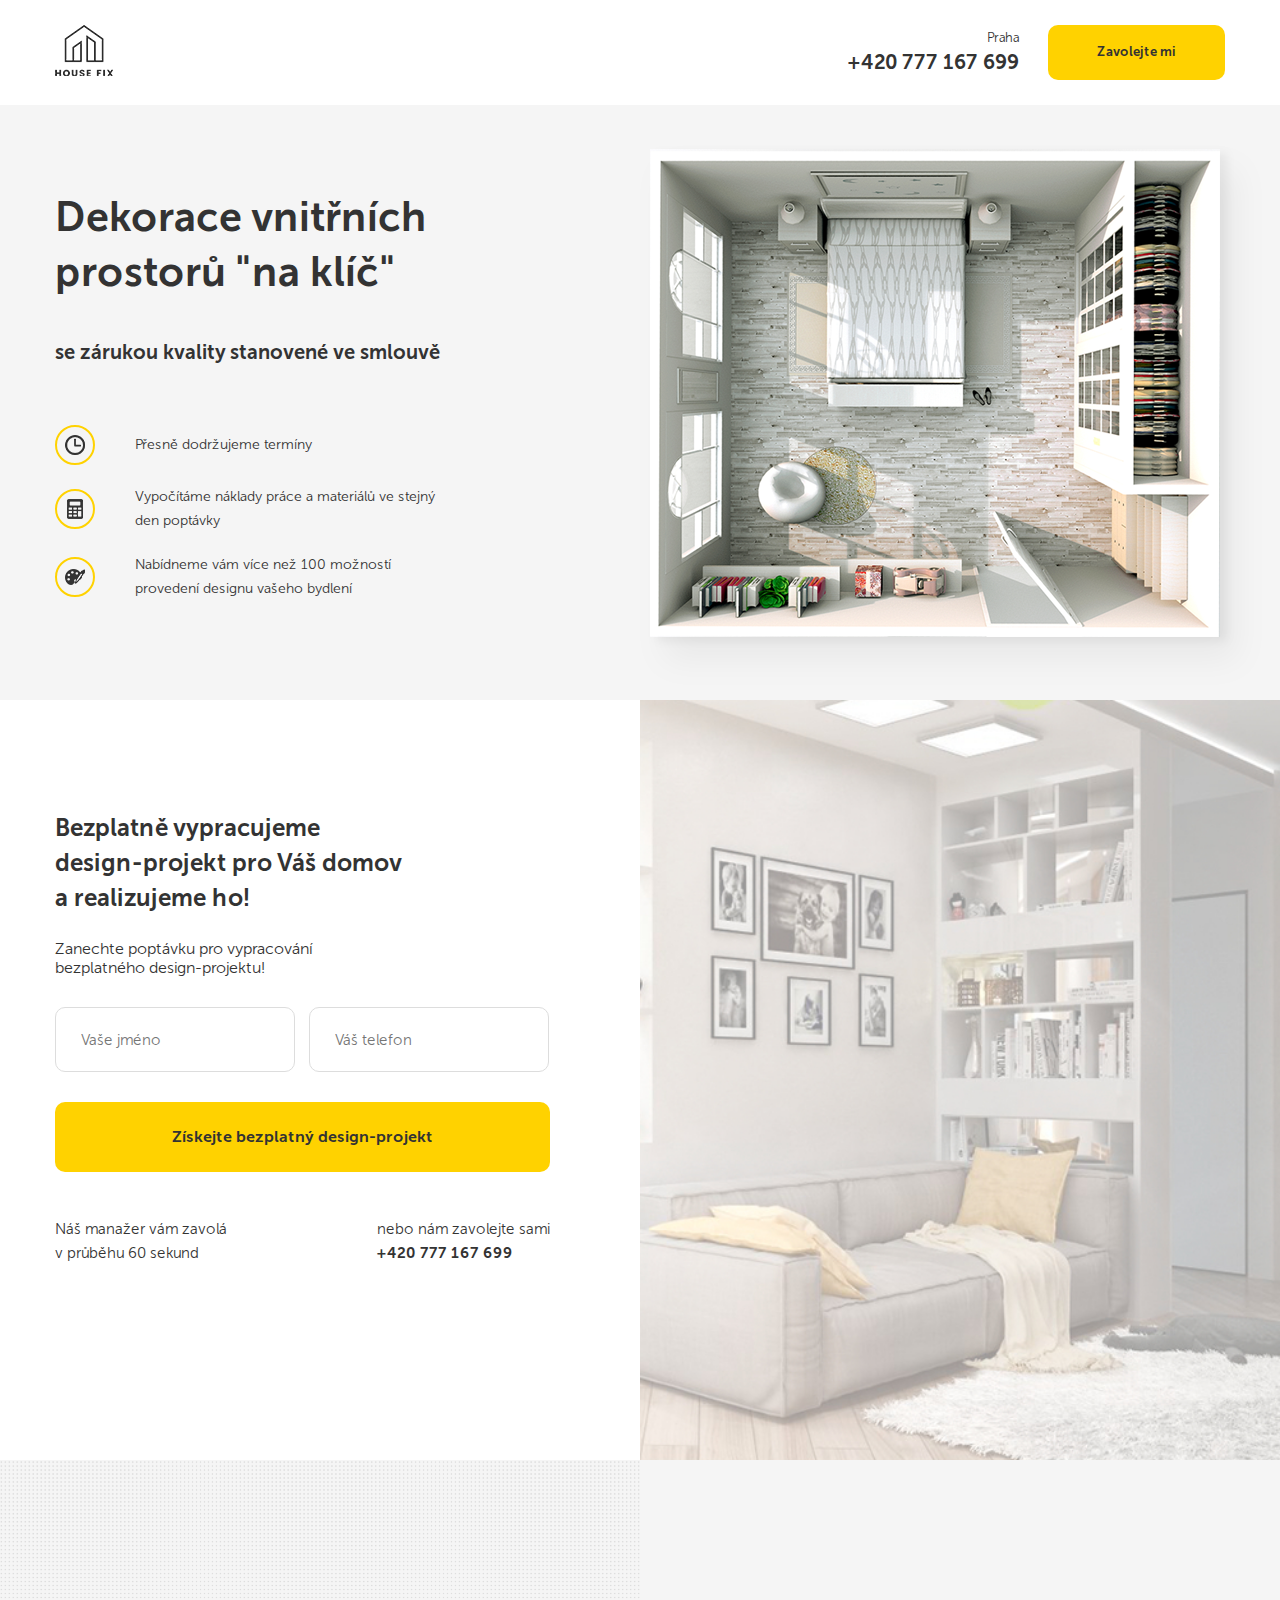
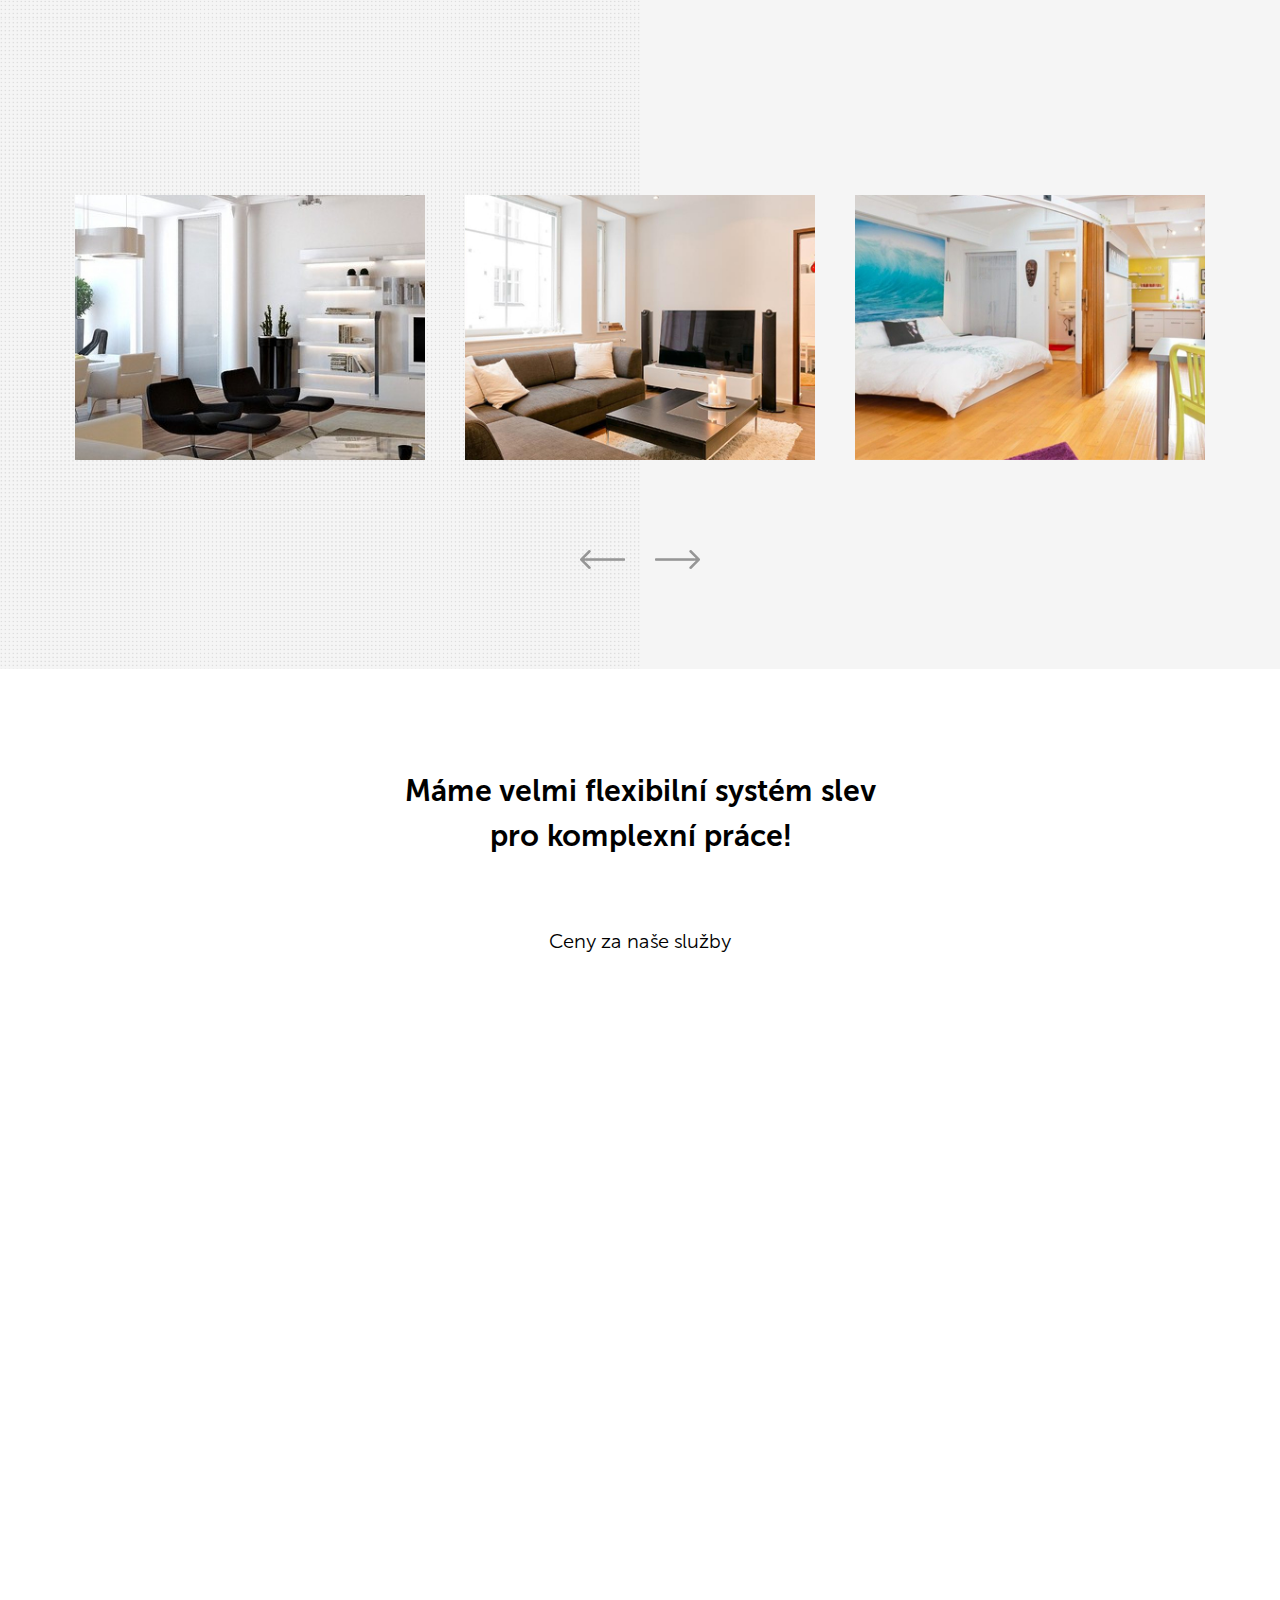
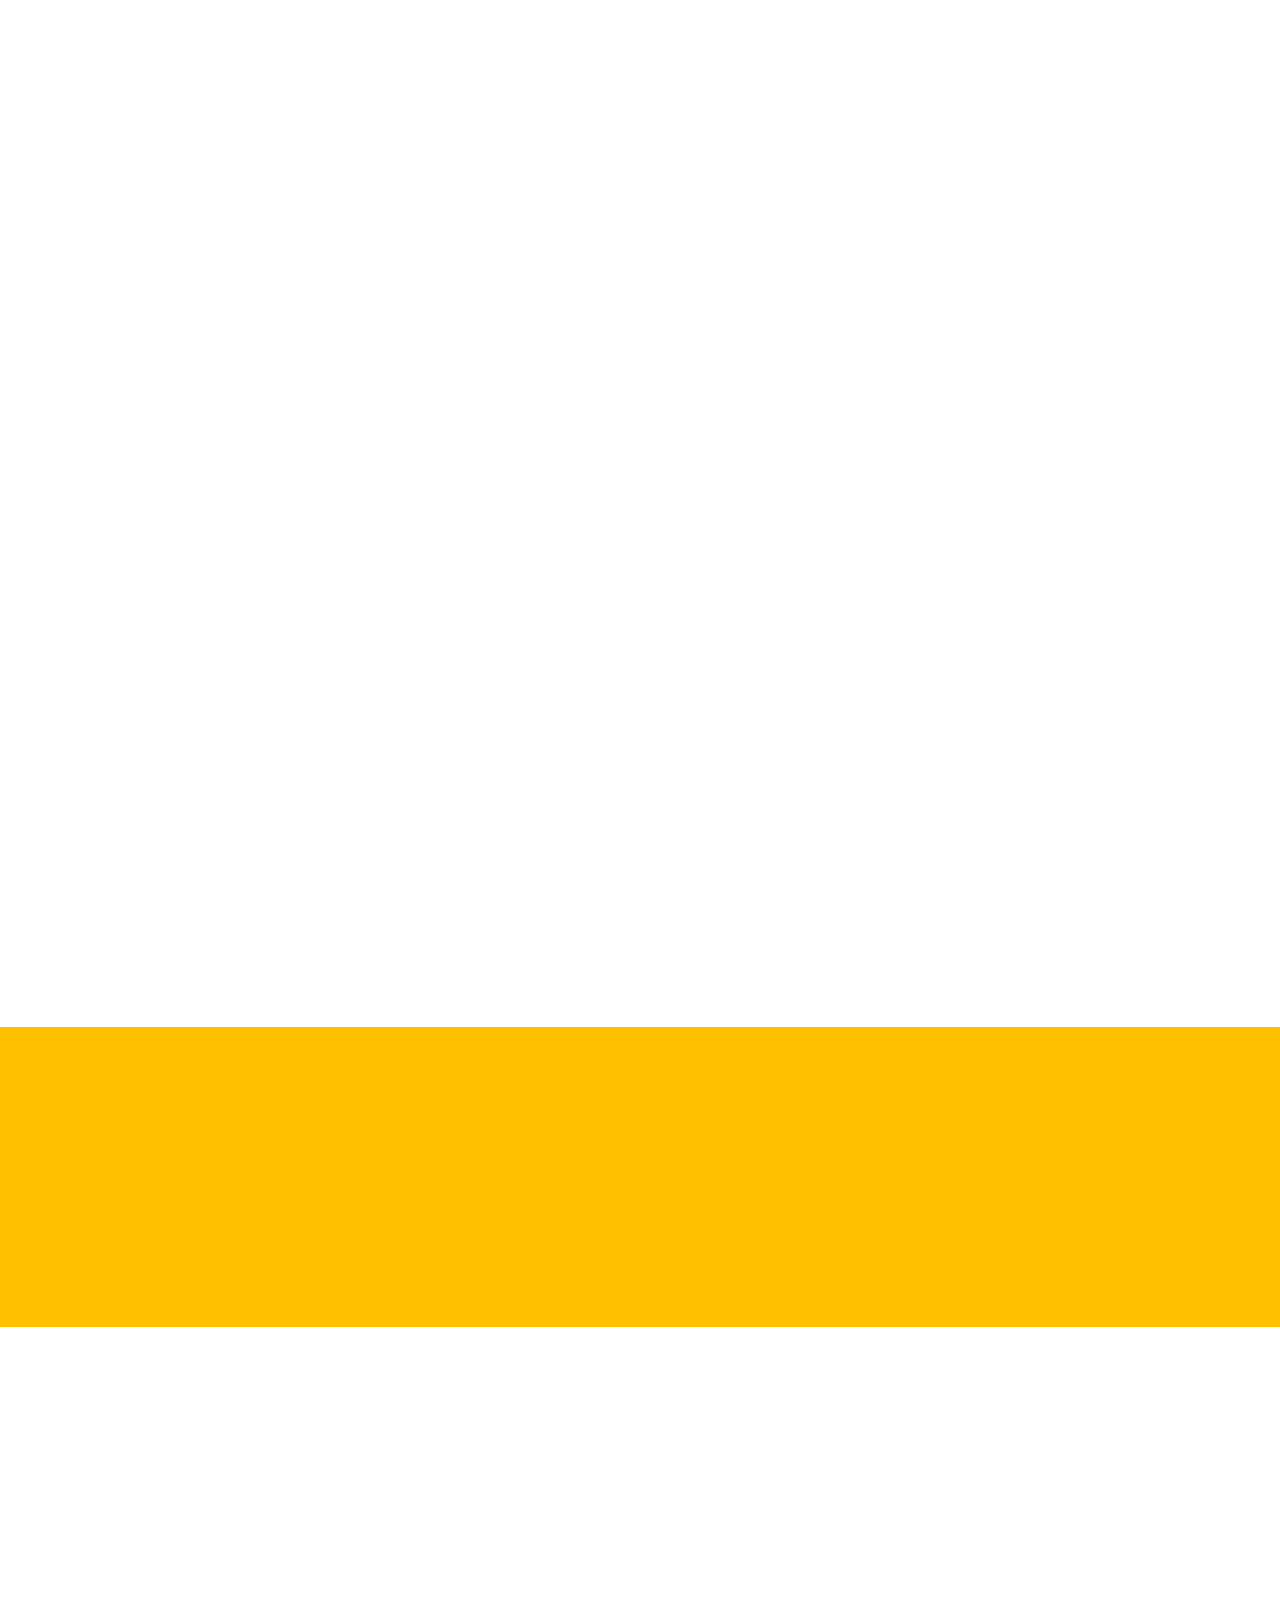
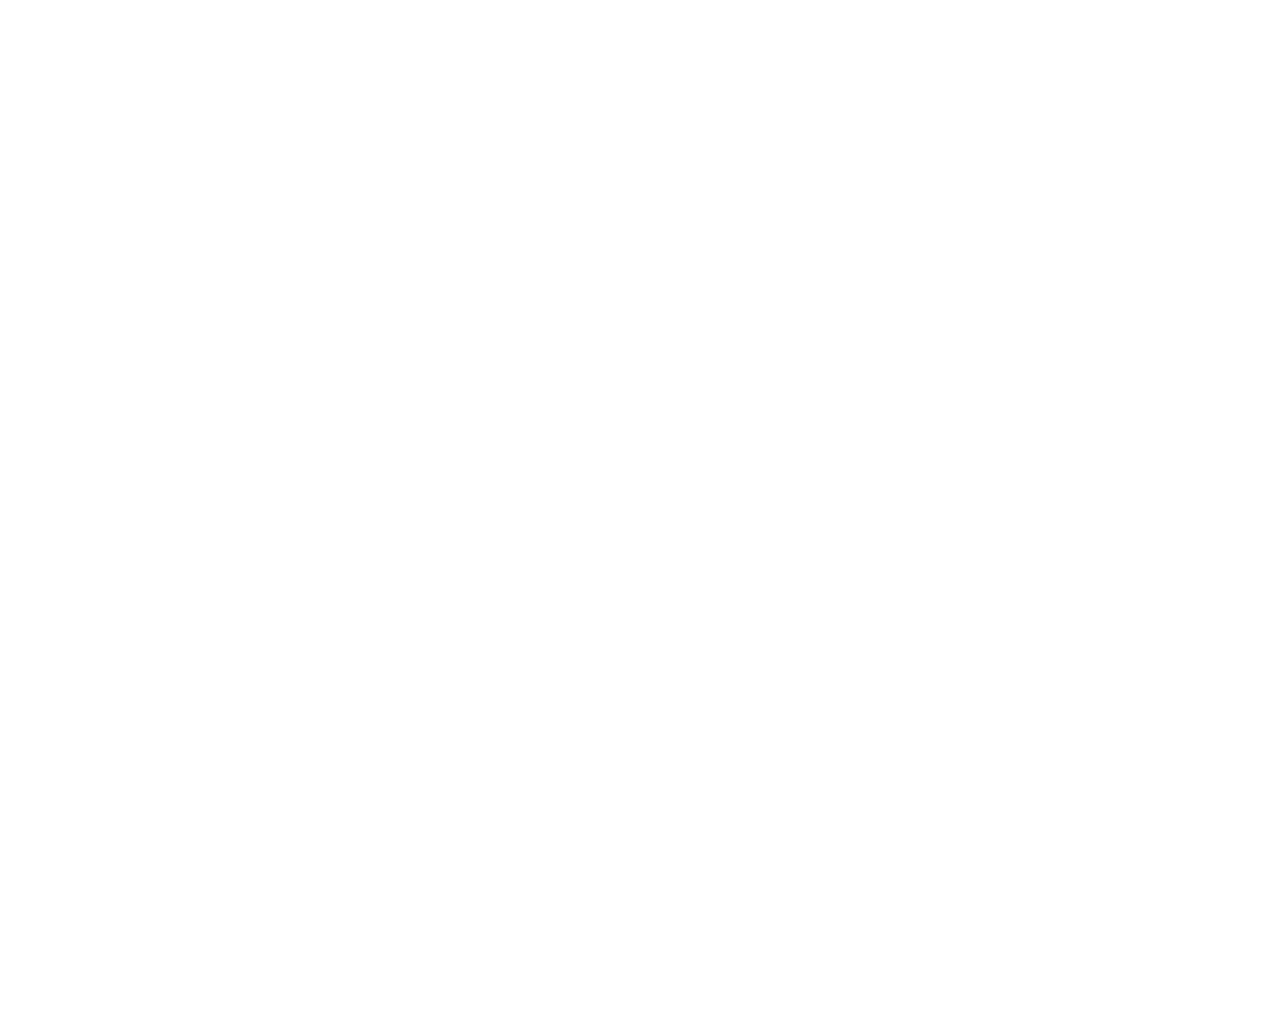
==== commit 0eca105c: "Sekce benefits a jeji responzivita" ====
--- a/src/index.html
+++ b/src/index.html
@@ -213,7 +213,44 @@
             <div class="container">
                 <h2 class="notice-title wow animate__animated animate__swing" data-wow-delay="3s">Oprava Vás bude stát levněji, protože <br> používáme kvalitní materiály za velkoobchodní ceny</h2>
             </div>
-        </section>    
+        </section>  
+        
+        
+        <section class="benefits">
+            <div class="container">
+                <div class="benefits-block wow animate__animated animate__lightSpeedInLeft">
+                    <div class="benefit">
+                        <span class="benefit-text">Pomůžeme vám zakoupit veškeré materiály za velkoobchodní ceny u pro prověřených dodavatelů</span>
+                        <img class="benefit-image" src="img/benefits1.png" alt="benefits1">
+                    </div>
+                    <div class="benefit">
+                        <span class="benefit-text">Uděláme Vám <strong>maximální slevu</strong>  u našich partnerů na nákup materiálů</span>
+                        <img class="benefit-image" src="img/benefits2.png" alt="benefits2">
+                    </div>
+                    <div class="benefit">
+                        <span class="benefit-text">Vše, co nedokážete najít v obchodech - pomůžeme objednat <strong>u prověřených dodavatelů</strong></span>
+                        <img class="benefit-image" src="img/benefits3.png" alt="benefits3">
+                    </div>
+                </div>
+                <div class="documents">
+                    <h2 class="documents-title wow animate__animated animate__jackInTheBox">Všechny naše povinnosti jsou <br> detailně propsané ve smlouvě</h2>
+                    <div class="documents-block wow animate__animated animate__rollIn">
+                        <div class="document">
+                            <img class="document-image" src="img/documents1 (1).png" alt="document1">
+                            <span class="document-text"><br> Záruka kvality <br> provedené práce</span>
+                        </div>
+                        <div class="document">
+                            <img class="document-image" src="img/documents2 (1).png" alt="document2">
+                            <span class="document-text"><br> Záruka na fixované ceny <br> Druhy práce a jejich ceny <br> jsou propsané ve smlouvě</span>
+                        </div>
+                        <div class="document">
+                            <img class="document-image" src="img/documents3 (1).png" alt="document3">
+                            <span class="document-text"><br> Garance na přesné dodržení <br> termínů a zodpovědnosti <br> za nesplnění</span>
+                        </div>
+                    </div>
+                </div>
+            </div>
+        </section>
     
     
     
--- a/src/css/style.css
+++ b/src/css/style.css
@@ -665,6 +665,146 @@
   }
 }
 
+.benefits {
+  margin: 50px 0;
+}
+
+.benefits-block {
+  display: -webkit-box;
+  display: -ms-flexbox;
+  display: flex;
+  -webkit-box-pack: justify;
+      -ms-flex-pack: justify;
+          justify-content: space-between;
+}
+@media (max-width: 426px) {
+  .benefits-block {
+    display: block;
+    margin: auto;
+  }
+}
+@media (max-width: 1025px) {
+  .benefits-block img {
+    width: 100%;
+    padding-right: 10px;
+  }
+}
+@media (max-width: 426px) {
+  .benefits-block img {
+    padding-right: 0;
+  }
+}
+
+.benefit {
+  background-color: #f7f7f7;
+  height: 410px;
+  display: -webkit-box;
+  display: -ms-flexbox;
+  display: flex;
+  -webkit-box-orient: vertical;
+  -webkit-box-direction: normal;
+      -ms-flex-direction: column;
+          flex-direction: column;
+  -webkit-box-pack: justify;
+      -ms-flex-pack: justify;
+          justify-content: space-between;
+  max-width: 370px;
+  position: relative;
+}
+@media (max-width: 1025px) {
+  .benefit {
+    width: 100%;
+  }
+}
+.benefit-image {
+  position: absolute;
+  bottom: 0;
+  left: 0;
+}
+.benefit-text {
+  margin: 26px 100px 0 26px;
+  font-size: 16px;
+  line-height: 23px;
+  color: #000;
+  font-family: "Museo Sans Light";
+  font-weight: 300;
+}
+.benefit-text strong {
+  font-family: "Museo Sans Bold";
+  font-weight: 700;
+}
+@media (max-width: 1025px) {
+  .benefit-text {
+    margin: 15px 0 0 5px;
+    font-size: 14px;
+  }
+}
+@media (max-width: 426px) {
+  .benefit-text {
+    margin: 40px 0 0 10px;
+  }
+}
+
+.documents-title {
+  margin: 100px 0;
+  text-align: center;
+  font-size: 30px;
+  line-height: 45px;
+  font-family: "Museo Sans Bold";
+  font-weight: 700;
+}
+@media (max-width: 1025px) {
+  .documents-title {
+    margin-bottom: 50px;
+  }
+}
+.documents-block {
+  display: -webkit-box;
+  display: -ms-flexbox;
+  display: flex;
+  -webkit-box-pack: justify;
+      -ms-flex-pack: justify;
+          justify-content: space-between;
+}
+@media (max-width: 426px) {
+  .documents-block {
+    display: block;
+    margin: auto;
+  }
+}
+@media (max-width: 1025px) {
+  .documents-block img {
+    width: 100%;
+    padding: 20px;
+    margin-bottom: 0;
+  }
+}
+@media (max-width: 426px) {
+  .documents-block img {
+    padding: 0;
+    margin: 0;
+  }
+}
+
+.document-text {
+  text-align: center;
+  display: block;
+  margin-top: 40px;
+  font-size: 18px;
+  line-height: 24px;
+}
+@media (max-width: 1025px) {
+  .document-text {
+    font-size: 14px;
+    margin-top: 15px;
+  }
+}
+@media (max-width: 426px) {
+  .document-text {
+    margin-bottom: 45px;
+  }
+}
+
 .modal {
   position: fixed;
   left: 0;
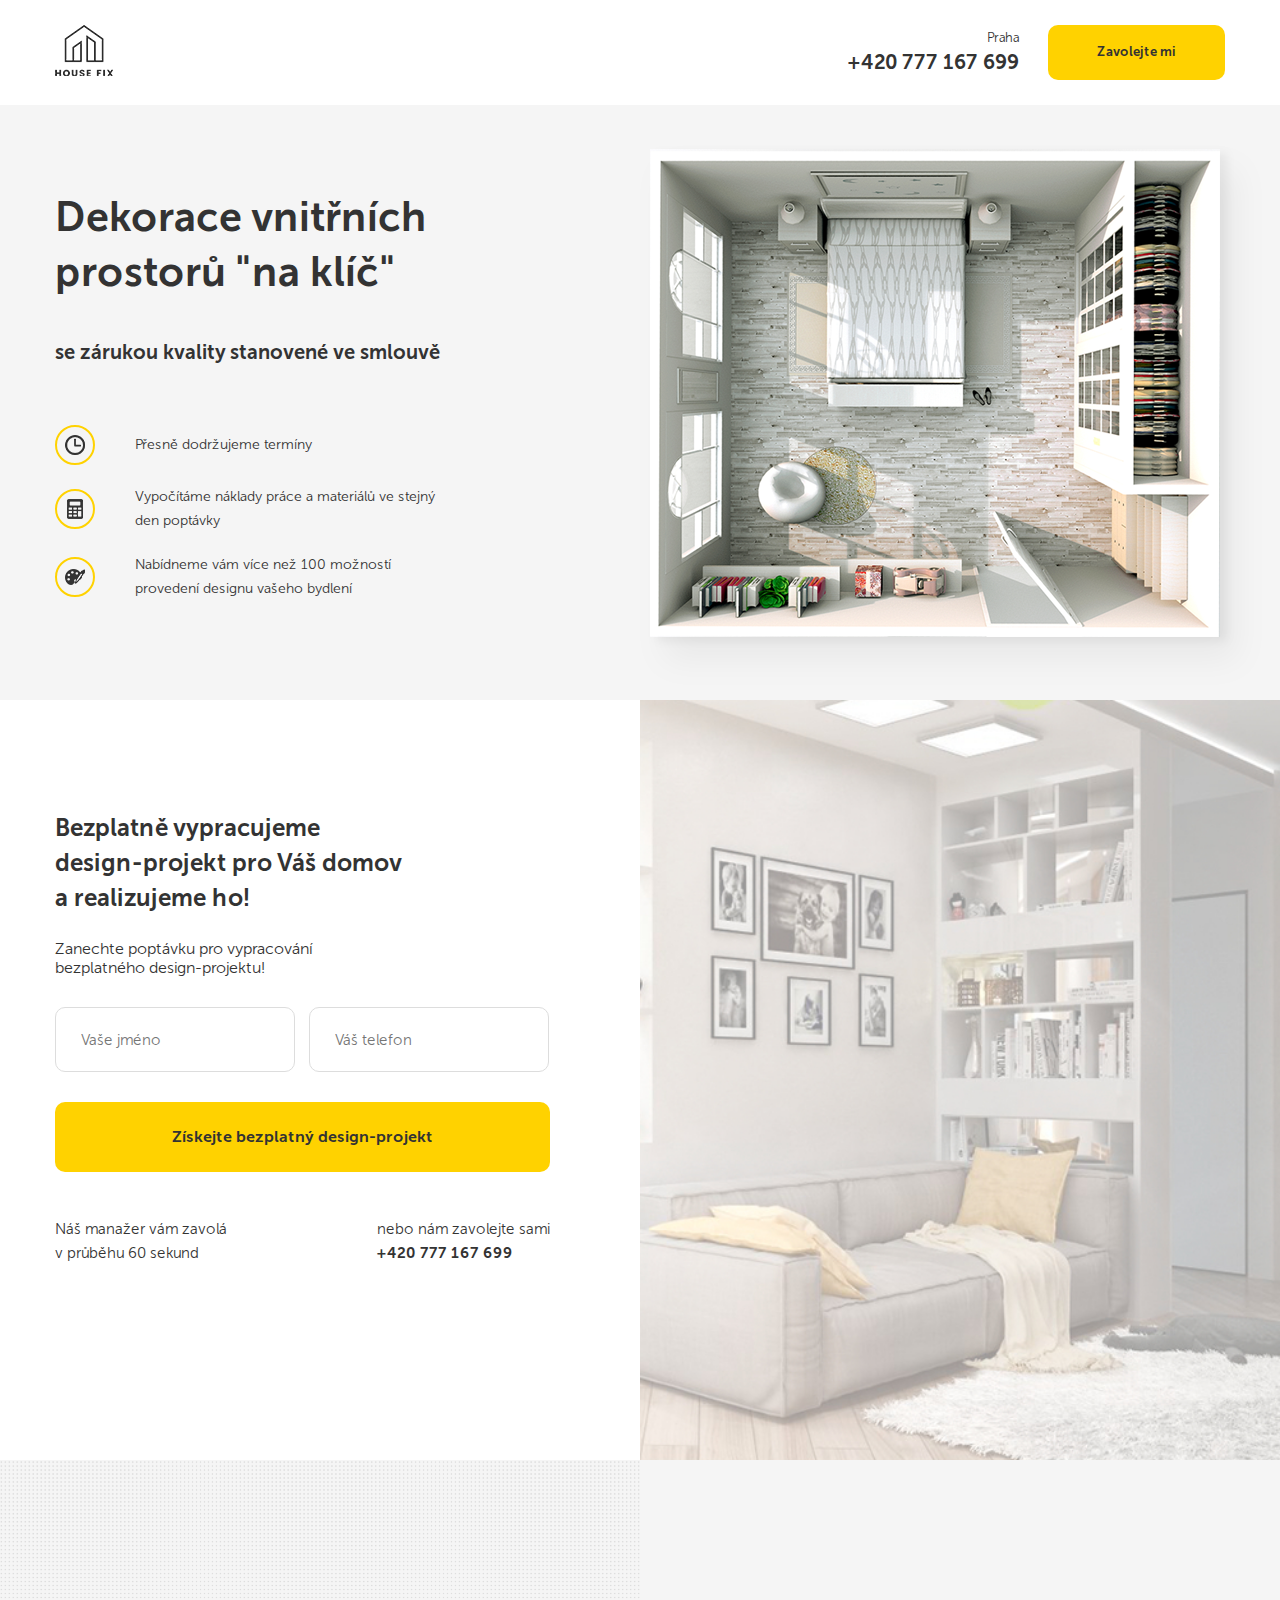
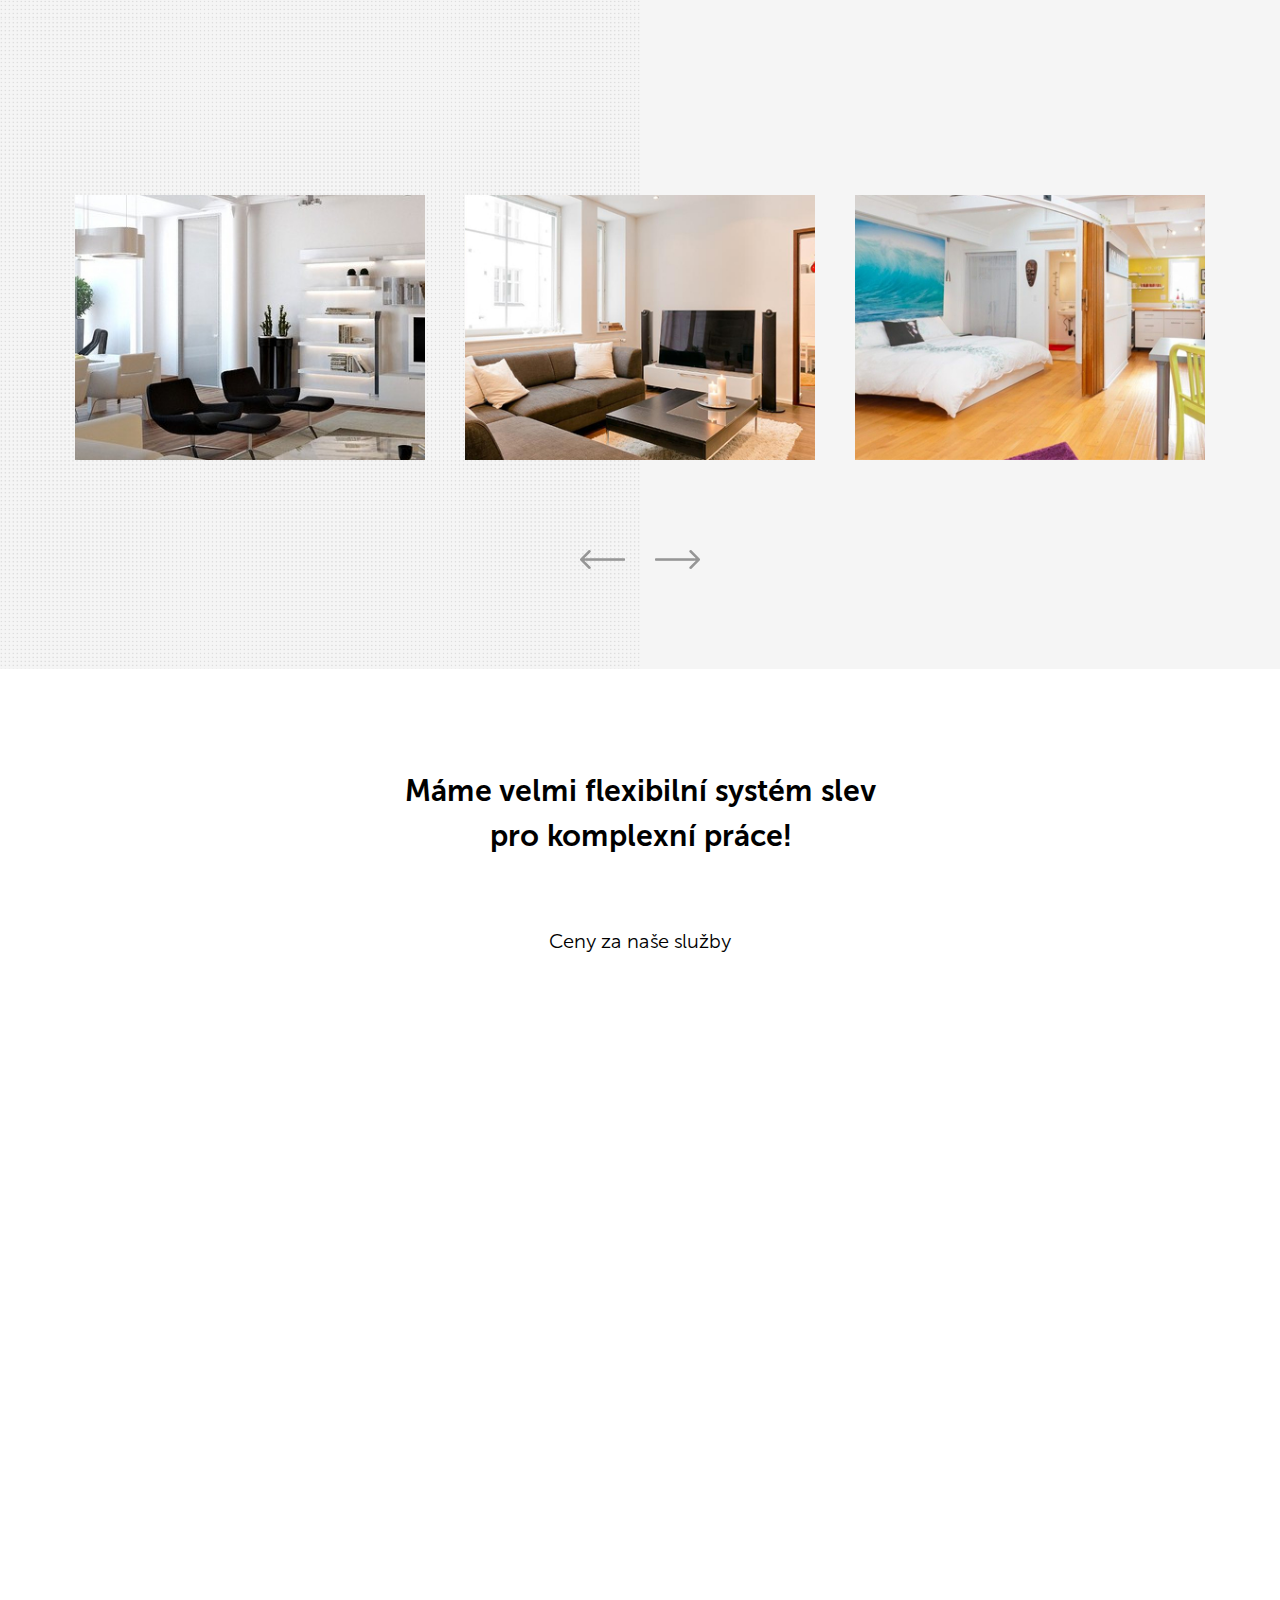
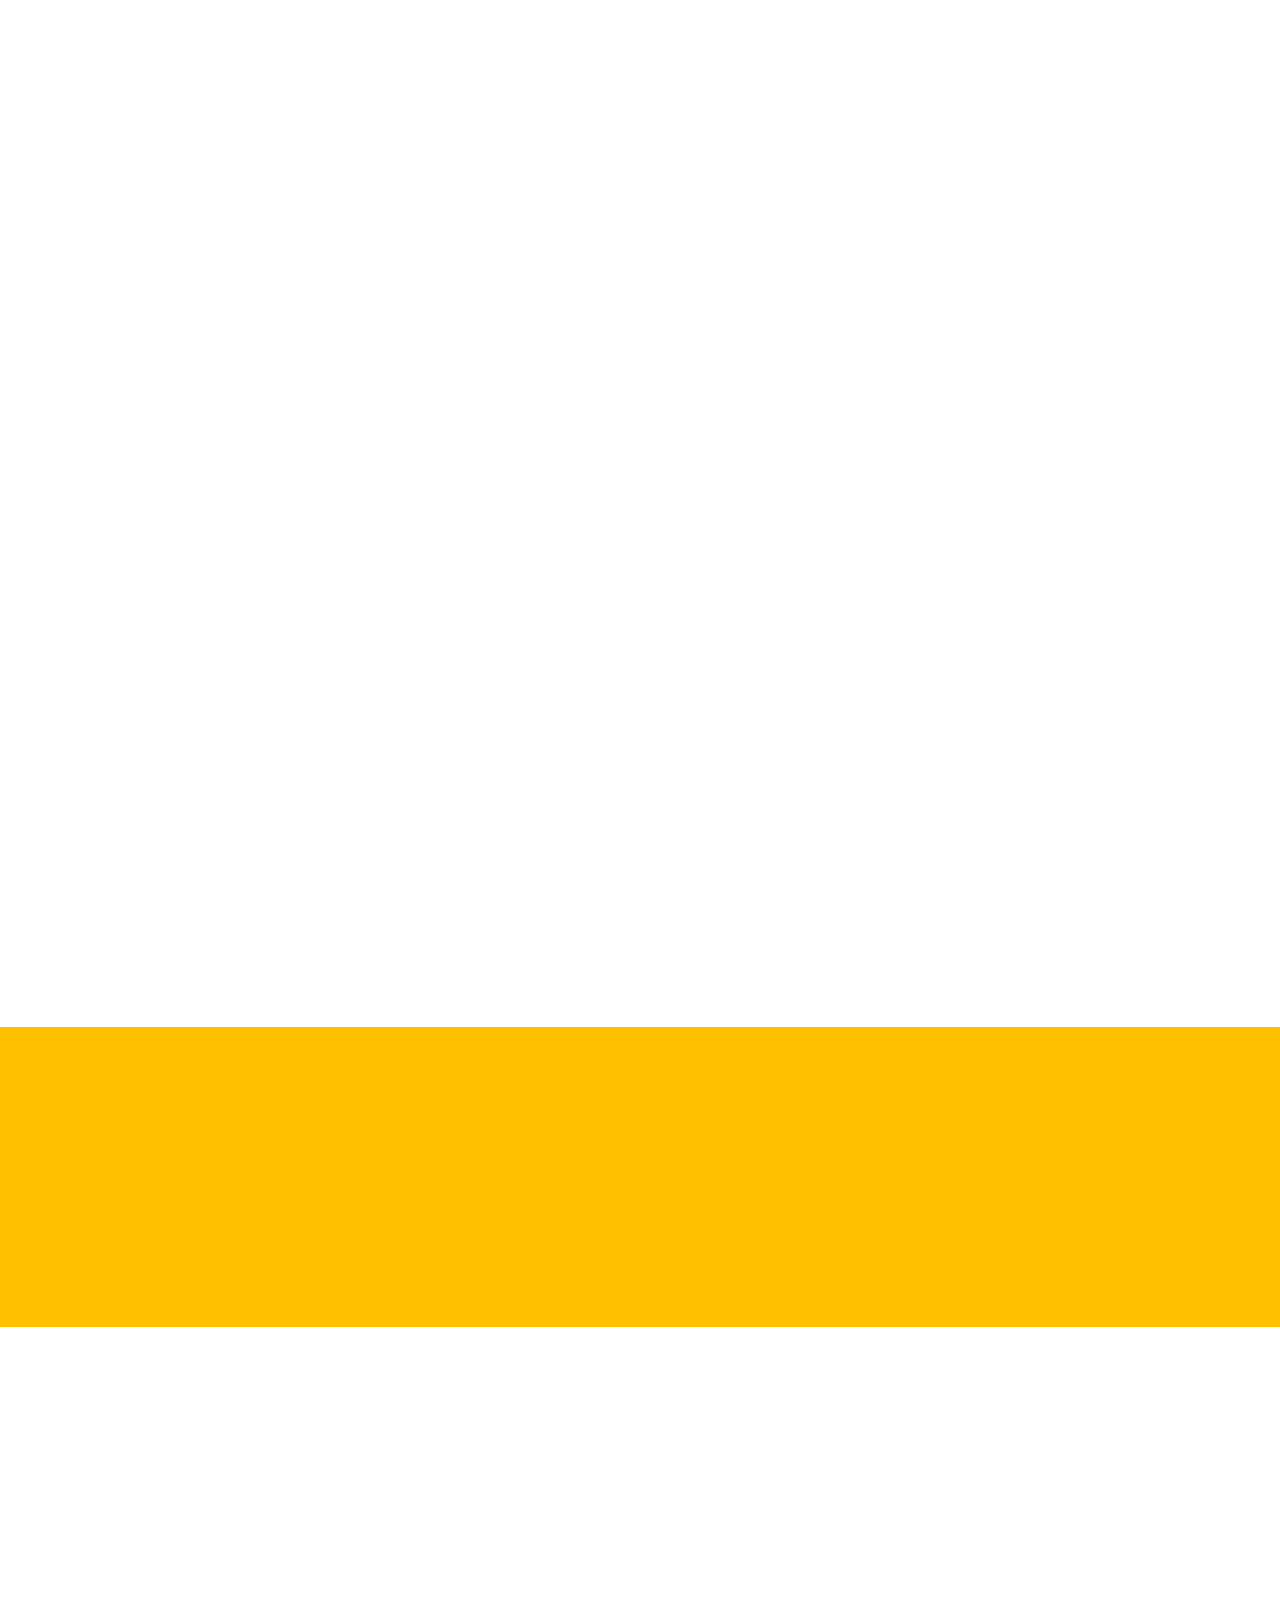
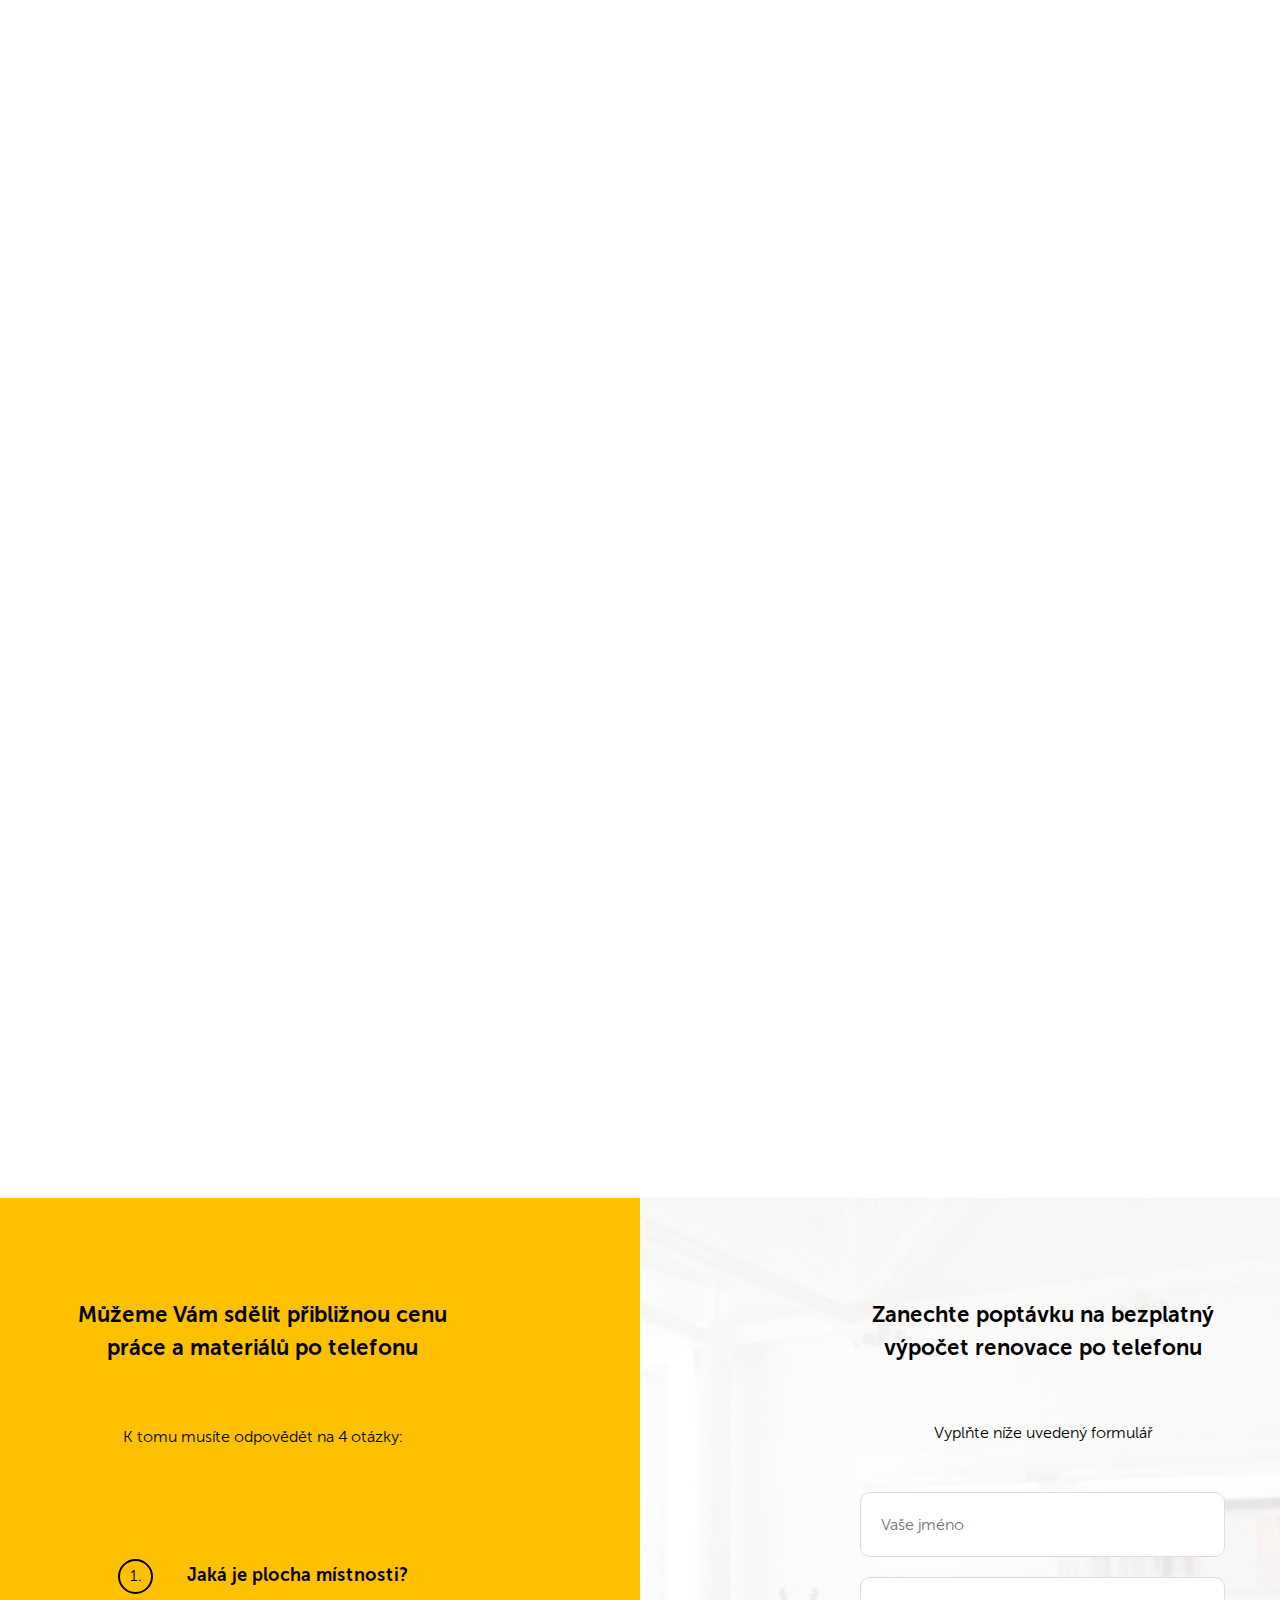
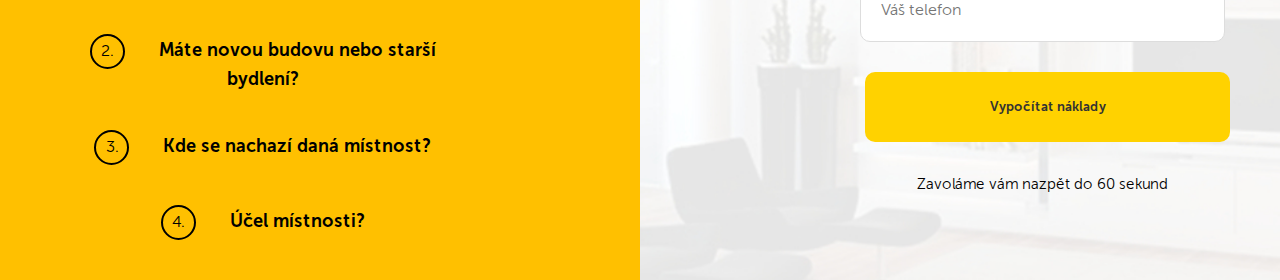
==== commit c5bd74fb: "dalsi sekce" ====
--- a/src/index.html
+++ b/src/index.html
@@ -251,6 +251,62 @@
                 </div>
             </div>
         </section>
+        <section class="brief">
+            <div class="container">
+                <div class="brief-block">
+                    <div class="brief-interview">
+                        <h4 class="brief-title">Můžeme Vám sdělit přibližnou cenu <br> práce a materiálů po telefonu</h4>
+                        <p class="brief-subtitle">K tomu musíte odpovědět na 4 otázky:</p>
+                        <div class="interview-list">
+                        <ul class="list">
+                            <li class="list-item">
+                                <span class="list-item__counter">
+                                    1.
+                                </span>
+                                <span class="list-item__text">
+                                    Jaká je plocha místnosti?
+                                </span>
+                            </li>
+                            <li class="list-item">
+                                <span class="list-item__counter">
+                                    2.
+                                </span>
+                                <span class="list-item__text">
+                                    Máte novou budovu nebo starší bydlení?
+                                </span>
+                            </li>
+                            <li class="list-item">
+                                <span class="list-item__counter">
+                                    3.
+                                </span>
+                                <span class="list-item__text">
+                                    Kde se nachazí daná místnost?
+                                </span>
+                            </li>
+                            <li class="list-item">
+                                <span class="list-item__counter">
+                                    4.
+                                </span>
+                                <span class="list-item__text">
+                                    Účel místnosti?
+                                </span>
+                            </li>
+                        </ul>
+                        </div>
+                    </div>
+                    <div class="brief-form">
+                        <h4 class="form-title">Zanechte poptávku na bezplatný <br> výpočet renovace po telefonu</h4>
+                        <span class="form-subtitle">Vyplňte níže uvedený formulář</span>
+                        <form action="#">
+                            <input type="text" class="form-name" placeholder="Vaše jméno">
+                            <input type="tel" class="form-tel" placeholder="Váš telefon">
+                        </form>
+                        <button class="button form-btn">Vypočítat náklady</button>
+                        <span class="form-desc"> Zavoláme vám nazpět do 60 sekund</span>
+                    </div>
+                </div>
+            </div>
+        </section>
     
     
     
--- a/src/css/style.css
+++ b/src/css/style.css
@@ -745,6 +745,9 @@
   }
 }
 
+.documents {
+  margin-bottom: 220px;
+}
 .documents-title {
   margin: 100px 0;
   text-align: center;
@@ -803,6 +806,202 @@
   .document-text {
     margin-bottom: 45px;
   }
+}
+
+.brief {
+  background-image: url("../img/brief-bg.png"), url("../img/brief-bg-2.jpeg");
+  background-position: left center, right center;
+  background-size: 50%, cover;
+  background-repeat: repeat-y, no-repeat;
+}
+@media (max-width: 600px) {
+  .brief {
+    background-image: url("../img/brief-bg.png"), url("../img/brief-bg-2.jpeg");
+    background-position: top center, bottom center;
+    background-size: 100% 50%, cover;
+    background-repeat: repeat-x, no-repeat;
+    padding: 0;
+  }
+}
+.brief-block {
+  display: -webkit-box;
+  display: -ms-flexbox;
+  display: flex;
+}
+@media (max-width: 600px) {
+  .brief-block {
+    -webkit-box-orient: vertical;
+    -webkit-box-direction: normal;
+        -ms-flex-direction: column;
+            flex-direction: column;
+  }
+}
+.brief-interview {
+  -webkit-box-flex: 0;
+      -ms-flex: 0 0 50%;
+          flex: 0 0 50%;
+  max-width: 50%;
+  padding-right: 170px;
+  text-align: center;
+}
+@media (max-width: 1024px) {
+  .brief-interview {
+    padding-right: 30px;
+    padding-bottom: 50px;
+    -webkit-box-flex: 0;
+        -ms-flex: 0 0 100%;
+            flex: 0 0 100%;
+    max-width: 100%;
+  }
+}
+.brief-form {
+  -webkit-box-flex: 0;
+      -ms-flex: 0 0 50%;
+          flex: 0 0 50%;
+  max-width: 50%;
+  padding-left: 220px;
+  text-align: center;
+}
+@media (max-width: 1024px) {
+  .brief-form {
+    padding-left: 30px;
+    -webkit-box-flex: 0;
+        -ms-flex: 0 0 100%;
+            flex: 0 0 100%;
+    max-width: 100%;
+  }
+}
+@media (max-width: 426px) {
+  .brief-form {
+    padding: 0;
+  }
+}
+.brief-title {
+  font-size: 22px;
+  line-height: 33px;
+  color: #000;
+  font-family: "Museo Sans Bold";
+  font-weight: 700;
+  margin-top: 100px;
+}
+@media (max-width: 1024px) {
+  .brief-title {
+    font-size: 18px;
+    margin-bottom: 40px;
+  }
+}
+.brief-subtitle {
+  font-size: 16px;
+  line-height: 45px;
+  margin-top: 50px;
+  margin-bottom: 100px;
+  display: block;
+}
+@media (max-width: 1024px) {
+  .brief-subtitle {
+    font-size: 14px;
+    margin-bottom: 70px;
+  }
+}
+
+.list {
+  list-style-type: none;
+  padding: 0;
+}
+.list-item {
+  margin-bottom: 40px;
+  -webkit-box-align: center;
+      -ms-flex-align: center;
+          align-items: center;
+}
+.list-item__text {
+  font-size: 18px;
+  font-family: "Museo Sans Bold";
+  font-weight: 700;
+  max-width: 400px;
+  color: #000;
+}
+@media (max-width: 1024px) {
+  .list-item__text {
+    font-size: 14px;
+    max-width: 300px;
+  }
+}
+.list-item__counter {
+  border: 2px solid #000000;
+  width: 35px;
+  height: 35px;
+  border-radius: 50px;
+  display: inline-block;
+  text-align: center;
+  margin-right: 30px;
+  line-height: 30px;
+}
+@media (max-width: 1024px) {
+  .list-item__counter {
+    margin-right: 20px;
+  }
+}
+
+.form-title {
+  font-size: 22px;
+  line-height: 33px;
+  color: #000;
+  font-family: "Museo Sans Bold";
+  font-weight: 700;
+  margin-top: 100px;
+}
+@media (max-width: 1024px) {
+  .form-title {
+    font-size: 18px;
+    margin-bottom: 40px;
+  }
+}
+.form-subtitle {
+  margin: 60px 0 50px 0;
+  display: block;
+  text-align: center;
+}
+@media (max-width: 1024px) {
+  .form-subtitle {
+    font-size: 14px;
+    margin-bottom: 70px;
+  }
+}
+.form-name {
+  border: 1px solid #dddddd;
+  border-radius: 10px;
+  background-color: #ffffff;
+  width: 100%;
+  max-width: 370px;
+  height: 65px;
+  margin-bottom: 20px;
+  padding: 20px;
+}
+.form-tel {
+  border: 1px solid #dddddd;
+  border-radius: 10px;
+  background-color: #ffffff;
+  max-width: 370px;
+  height: 65px;
+  width: 100%;
+  margin-bottom: 30px;
+  padding: 20px;
+}
+.form-btn {
+  width: 100%;
+  max-width: 368px;
+  height: 70px;
+  margin: auto;
+  margin-left: 5px;
+}
+.form-desc {
+  text-align: center;
+  margin: auto;
+  font-size: 15px;
+  line-height: 24px;
+  margin-top: 30px;
+  display: block;
 }
 
 .modal {
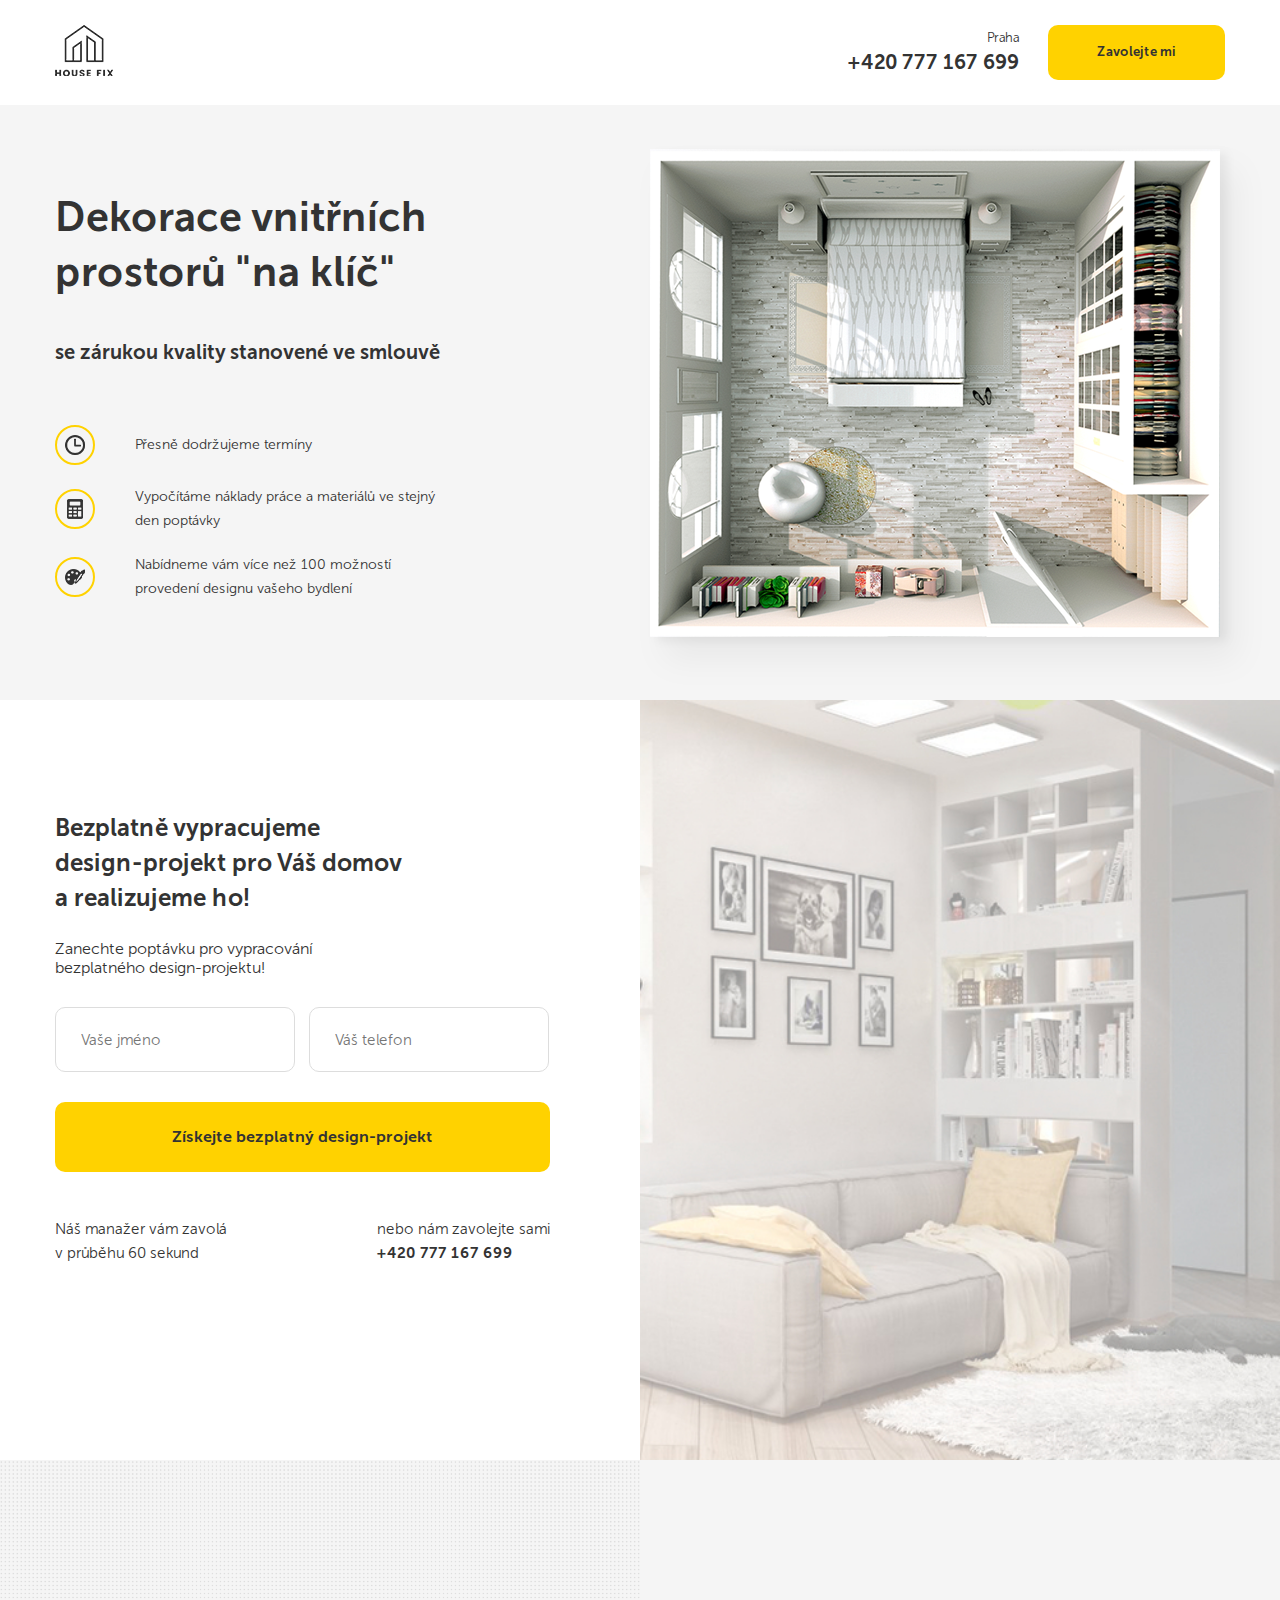
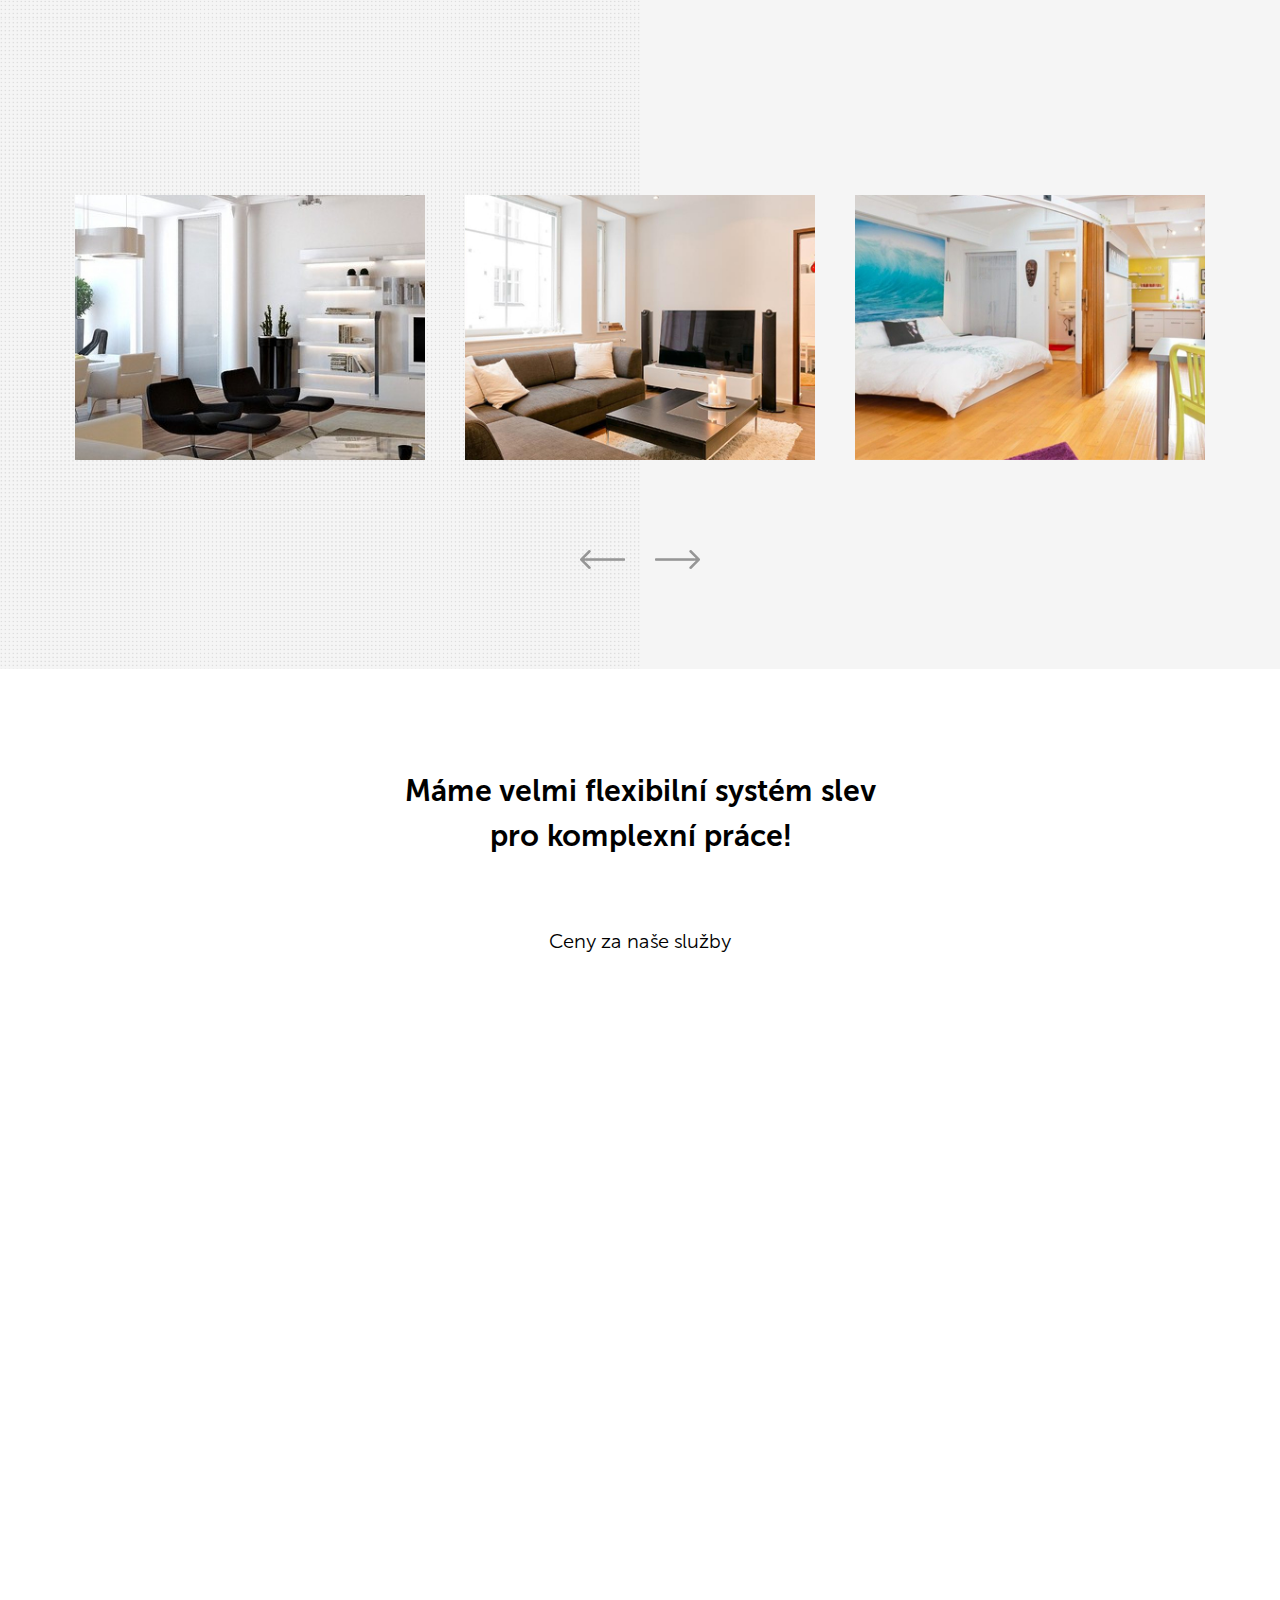
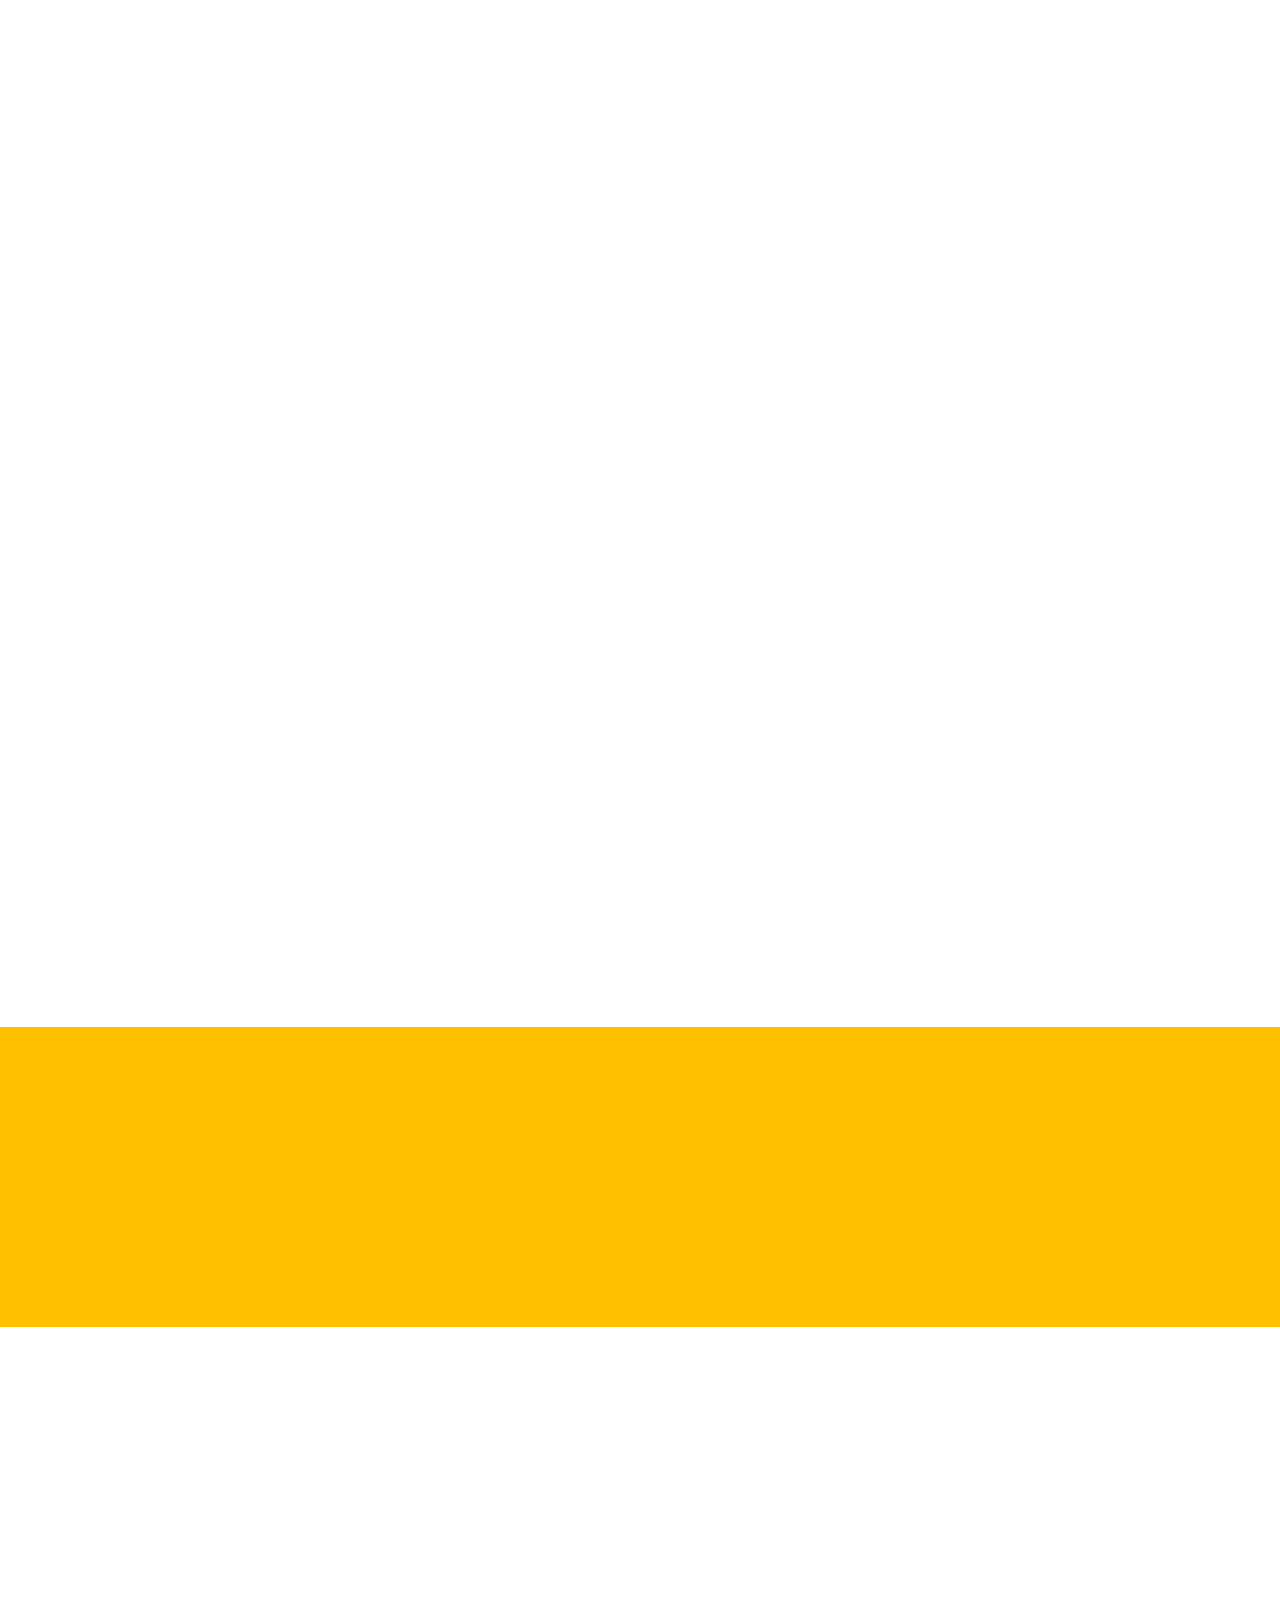
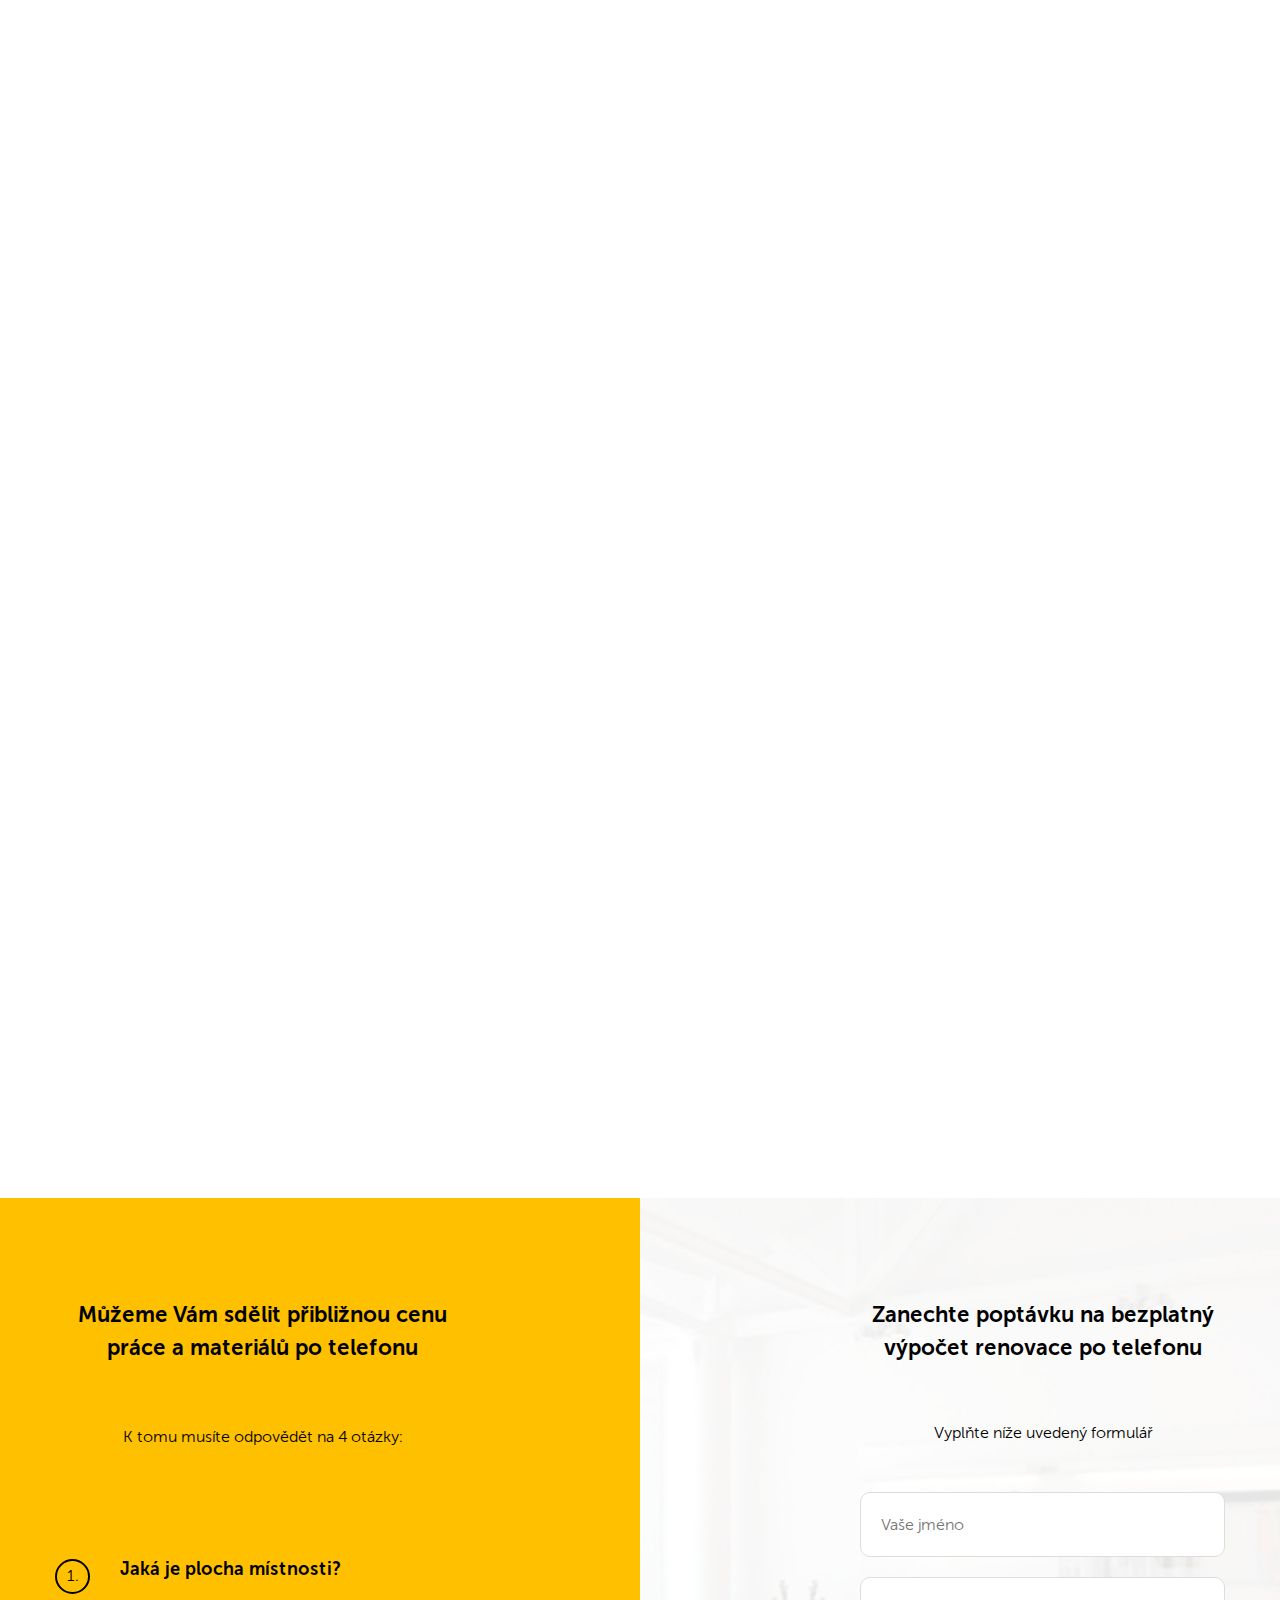
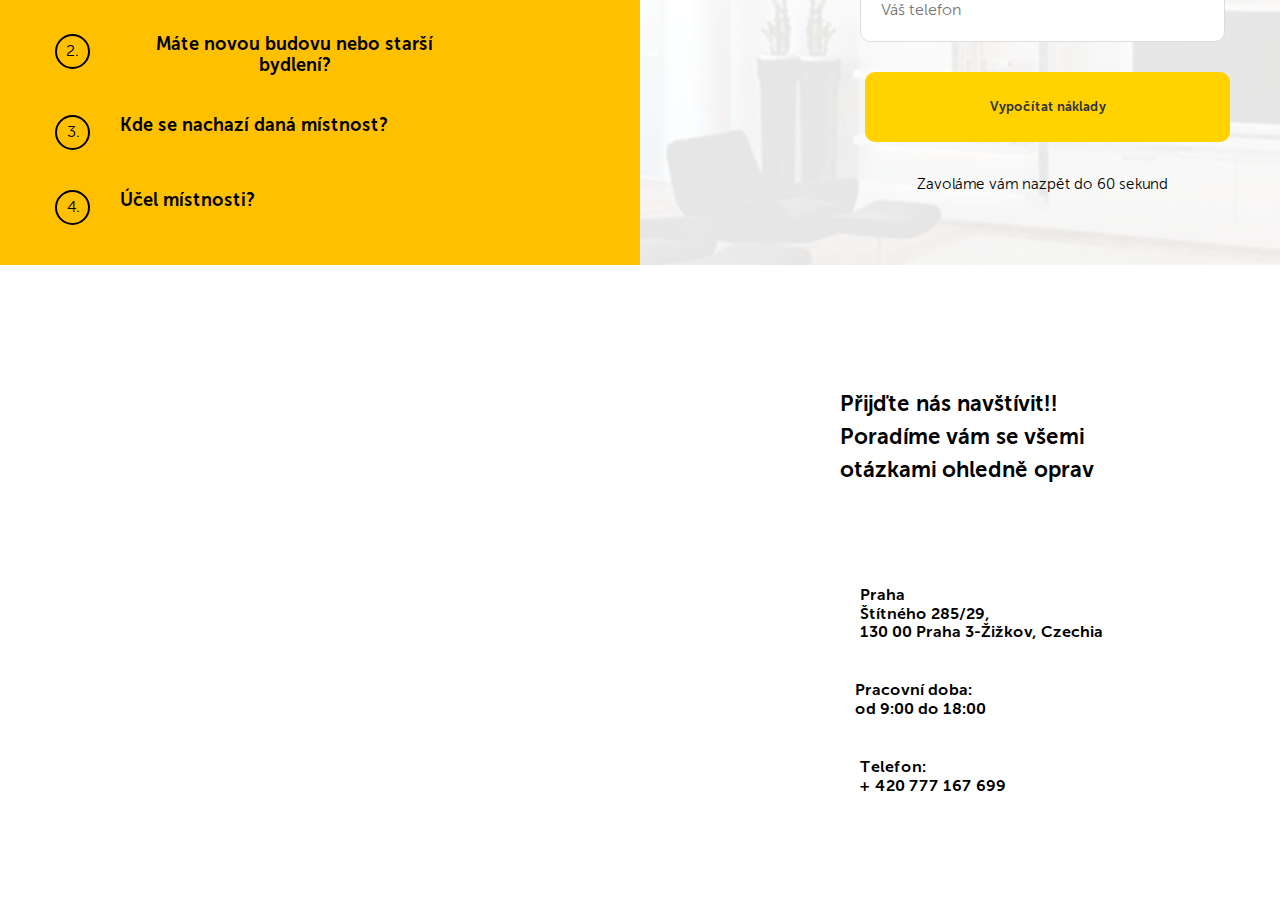
==== commit a92a33d9: "Zaverecne upravy" ====
--- a/src/index.html
+++ b/src/index.html
@@ -9,6 +9,7 @@
      <link rel="stylesheet" href="css/slick.css">
      <link rel="stylesheet" href="css/style.css">
      <link rel="stylesheet" href="css/animate.min.css">
+     <link rel="stylesheet" href="https://cdnjs.cloudflare.com/ajax/libs/font-awesome/6.2.1/css/all.min.css" integrity="sha512-MV7K8+y+gLIBoVD59lQIYicR65iaqukzvf/nwasF0nqhPay5w/9lJmVM2hMDcnK1OnMGCdVK+iQrJ7lzPJQd1w==" crossorigin="anonymous" referrerpolicy="no-referrer" />
 </head>
 <body>
     <header class="header">
@@ -307,13 +308,33 @@
                 </div>
             </div>
         </section>
-    
-    
-    
-    
-    
-    
     </main>
+    <footer class="footer">
+        <div class="map">
+            <iframe src="https://www.google.com/maps/embed?pb=!1m18!1m12!1m3!1d2560.058254444796!2d14.450041615837364!3d50.08519617942674!2m3!1f0!2f0!3f0!3m2!1i1024!2i768!4f13.1!3m3!1m2!1s0x470b949f25df712b%3A0xfeb8d30581d5761a!2zxaB0w610bsOpaG8gMjg1LzI5LCAxMzAgMDAgUHJhaGEgMy3FvWnFvmtvdg!5e0!3m2!1scs!2scz!4v1669896744304!5m2!1scs!2scz" width="100%" height="640" style="border:0;" allowfullscreen="" loading="lazy" referrerpolicy="no-referrer-when-downgrade"></iframe>
+        </div>
+        <div class="container">
+            <div class="contacts-block">
+                <div class="contacts">
+                    <h3 class="contacts-title">Přijďte nás navštívit!! <br> Poradíme vám se všemi <br>  otázkami ohledně oprav</h3>
+                    <ul class="contacts-list">
+                        <li class="list-item">
+                            <i class="fa-solid fa-location-dot list-item__icon"></i>
+                            <span class="list-item__txt">Praha <br> Štítného 285/29, <br><strong>130 00 Praha 3-Žižkov, Czechia</strong></span>
+                        </li>
+                        <li class="list-item">
+                            <i class="fa-solid fa-clock list-item__icon"></i>
+                            <span class="list-item__txt">Pracovní doba: <br><strong>od 9:00 do 18:00</strong></span>
+                        </li>
+                        <li class="list-item">
+                            <i class="fa-solid fa-mobile list-item__icon"></i>
+                            <span class="list-item__txt">Telefon: <br><strong>+ 420 777 167 699</strong></span>
+                        </li>
+                    </ul>
+                </div>
+            </div>
+        </div>
+    </footer>
     
 <div class="modal" id="modal">
     <div class="modal-dialog">
--- a/src/css/style.css
+++ b/src/css/style.css
@@ -814,7 +814,7 @@
   background-size: 50%, cover;
   background-repeat: repeat-y, no-repeat;
 }
-@media (max-width: 600px) {
+@media (max-width: 1024px) {
   .brief {
     background-image: url("../img/brief-bg.png"), url("../img/brief-bg-2.jpeg");
     background-position: top center, bottom center;
@@ -828,7 +828,7 @@
   display: -ms-flexbox;
   display: flex;
 }
-@media (max-width: 600px) {
+@media (max-width: 1024px) {
   .brief-block {
     -webkit-box-orient: vertical;
     -webkit-box-direction: normal;
@@ -1004,6 +1004,92 @@
   display: block;
 }
 
+.footer {
+  position: relative;
+}
+
+.map {
+  width: 50%;
+  top: 0;
+  left: 0;
+  position: absolute;
+}
+@media (max-width: 426px) {
+  .map {
+    width: 100%;
+    margin-top: 620px;
+  }
+}
+@media (max-width: 320px) {
+  .map {
+    margin-top: 685px;
+  }
+}
+
+.contacts {
+  -webkit-box-flex: 0;
+      -ms-flex: 0 0 50%;
+          flex: 0 0 50%;
+  padding-top: 100px;
+  padding-left: 200px;
+}
+@media (max-width: 769px) {
+  .contacts {
+    padding-left: 50px;
+  }
+}
+.contacts-list {
+  margin-top: 100px;
+}
+.contacts-block {
+  display: -webkit-box;
+  display: -ms-flexbox;
+  display: flex;
+  -webkit-box-pack: end;
+      -ms-flex-pack: end;
+          justify-content: flex-end;
+}
+@media (max-width: 426px) {
+  .contacts-block {
+    display: block;
+  }
+}
+.contacts-title {
+  font-size: 22px;
+  line-height: 33px;
+  font-family: "Museo Sans Bold";
+  font-weight: 700;
+}
+
+ul {
+  list-style-type: none;
+  padding: 0;
+}
+
+.list-item {
+  display: -webkit-box;
+  display: -ms-flexbox;
+  display: flex;
+  -webkit-box-align: start;
+      -ms-flex-align: start;
+          align-items: flex-start;
+  margin-bottom: 40px;
+}
+.list-item i {
+  font-size: 20px;
+  line-height: 20px;
+  text-align: center;
+  margin-right: 20px;
+  color: #ffc000;
+}
+.list-item i.fa-clock {
+  margin-right: 15px;
+}
+.list-item__txt {
+  font-family: "Museo Sans Bold";
+  font-weight: 700;
+}
+
 .modal {
   position: fixed;
   left: 0;
